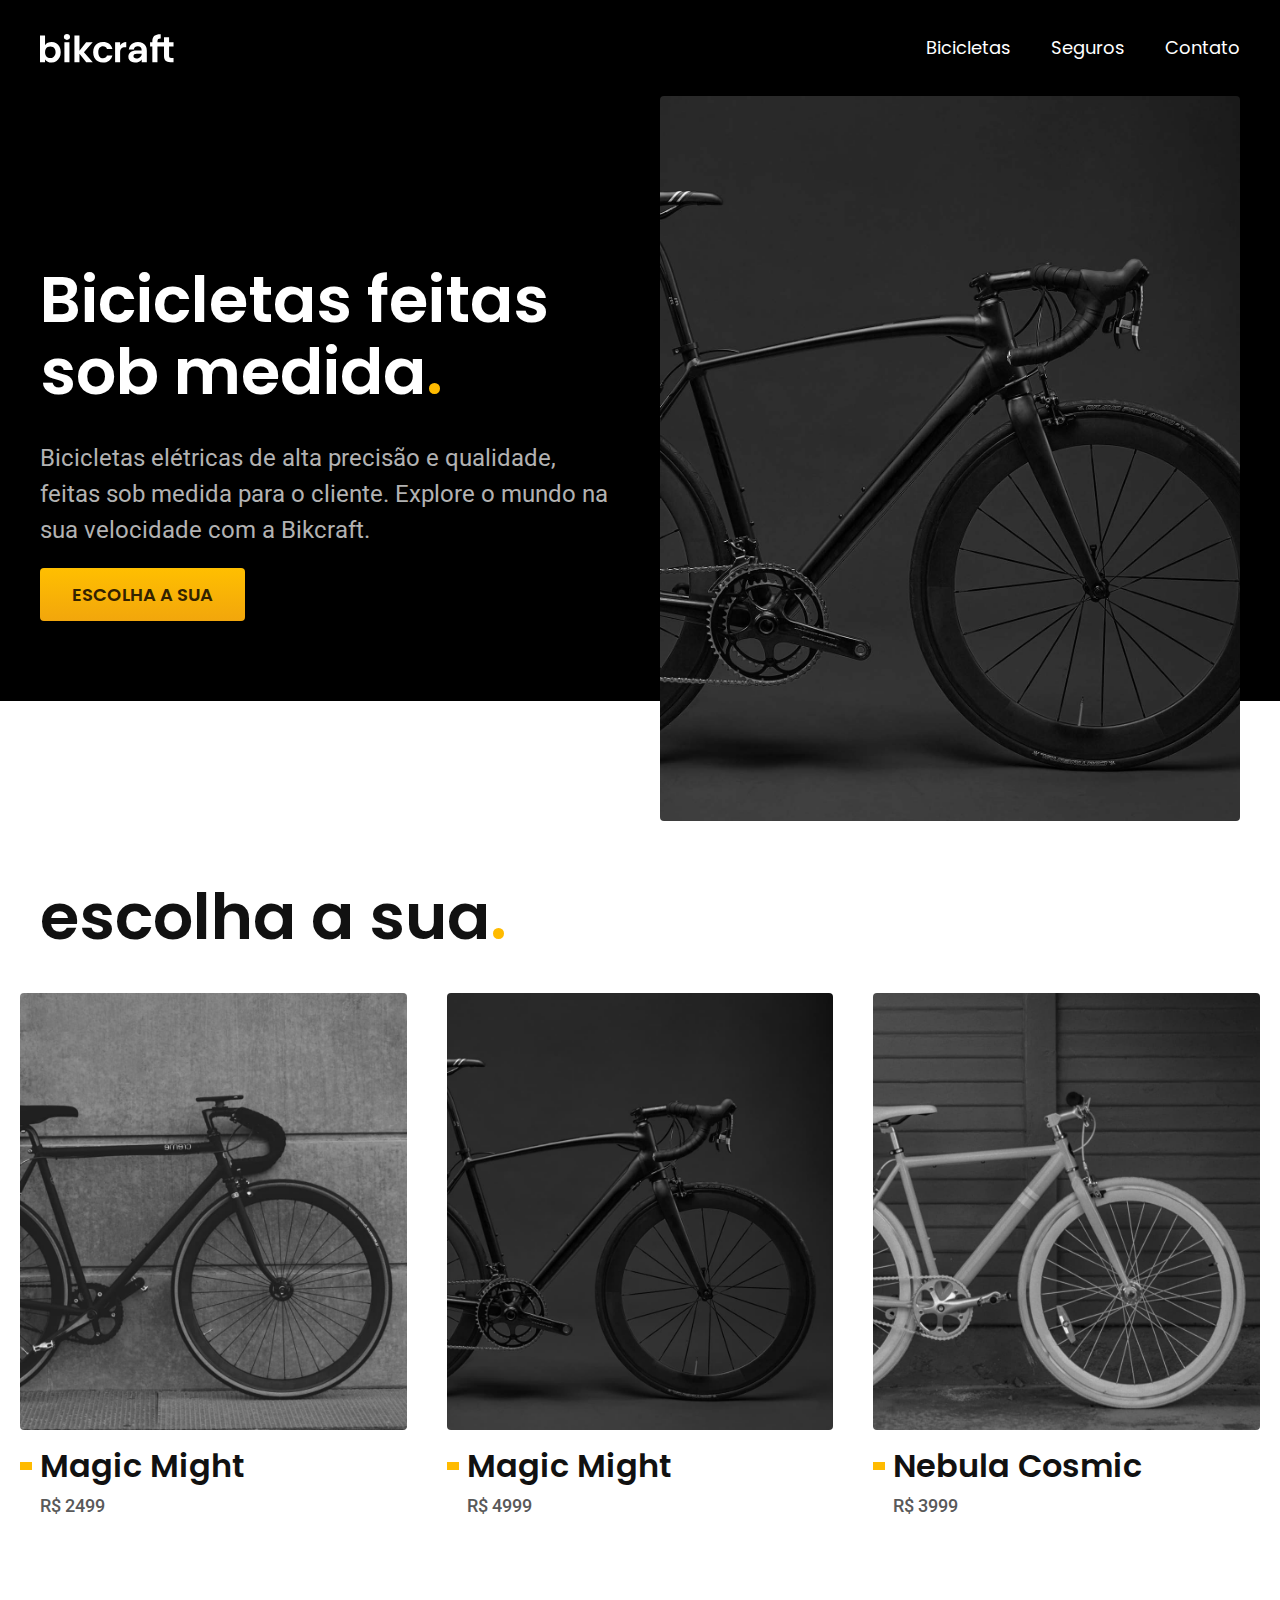
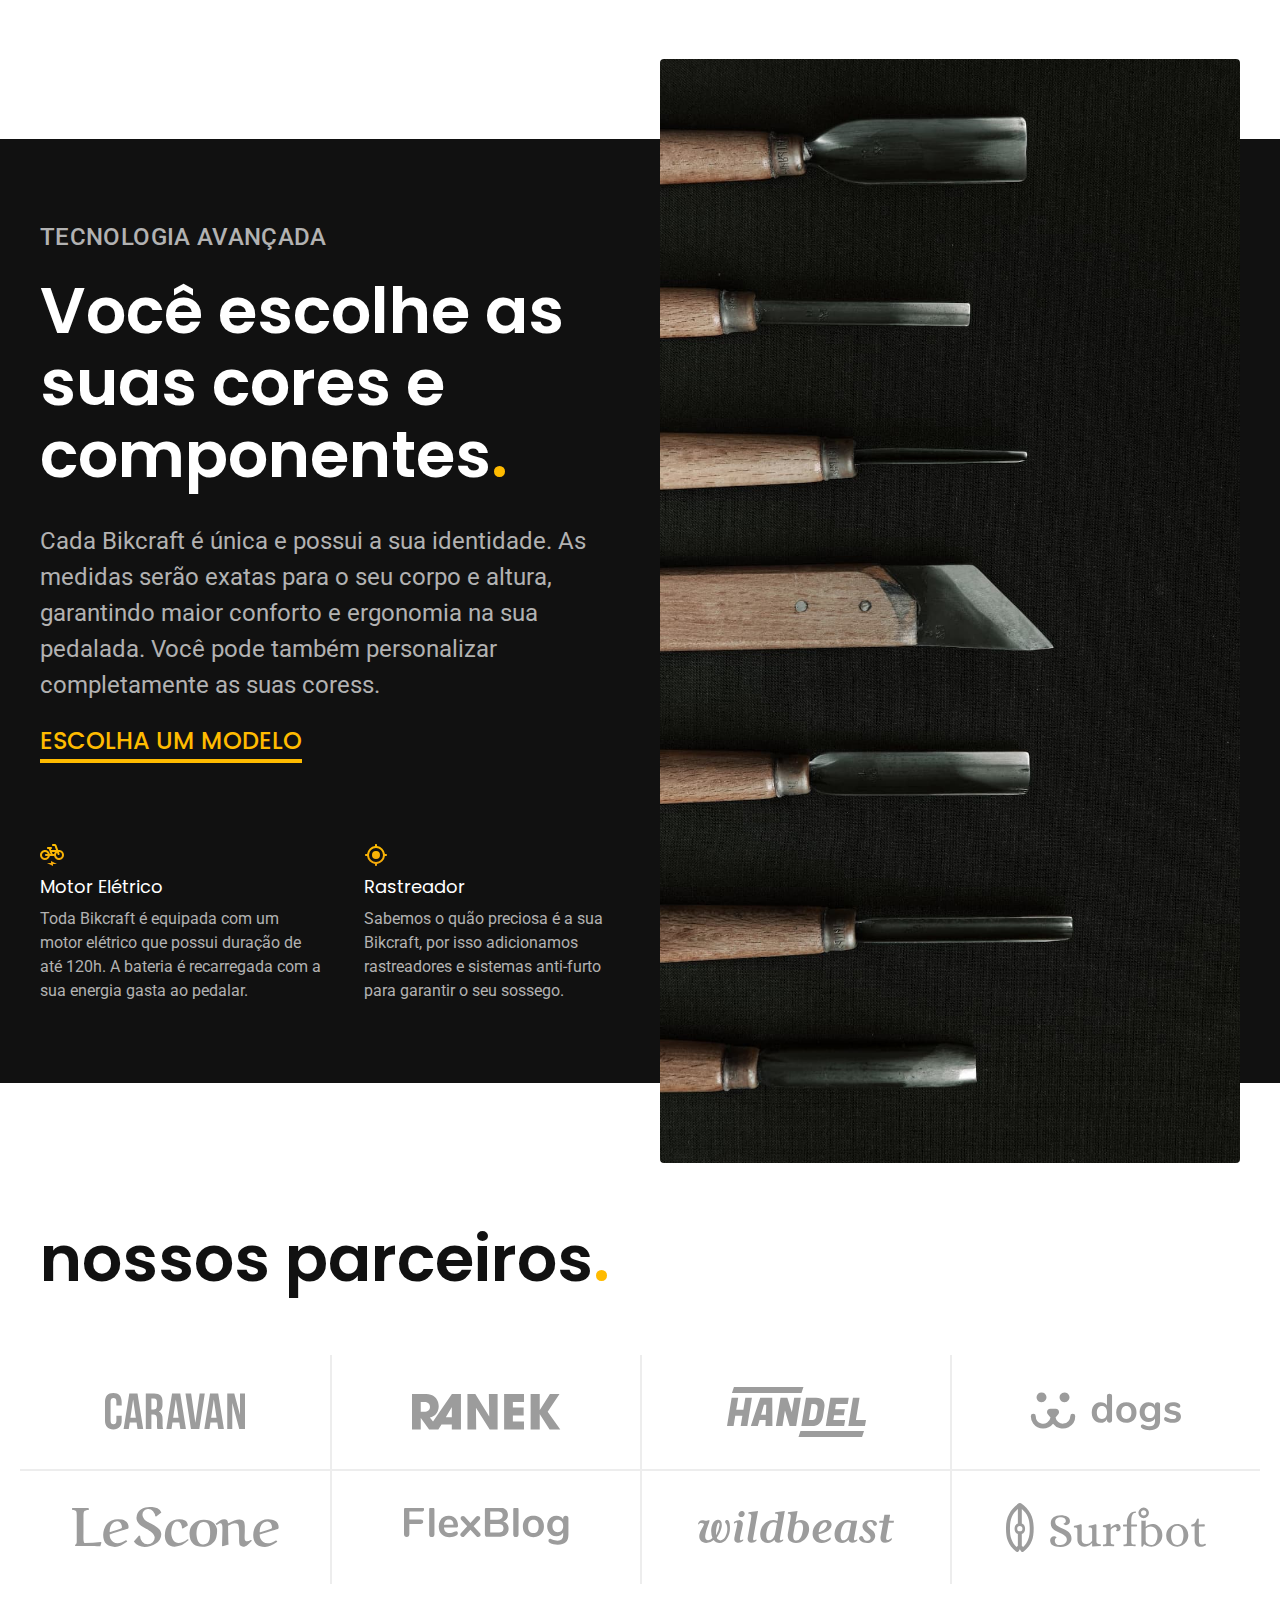
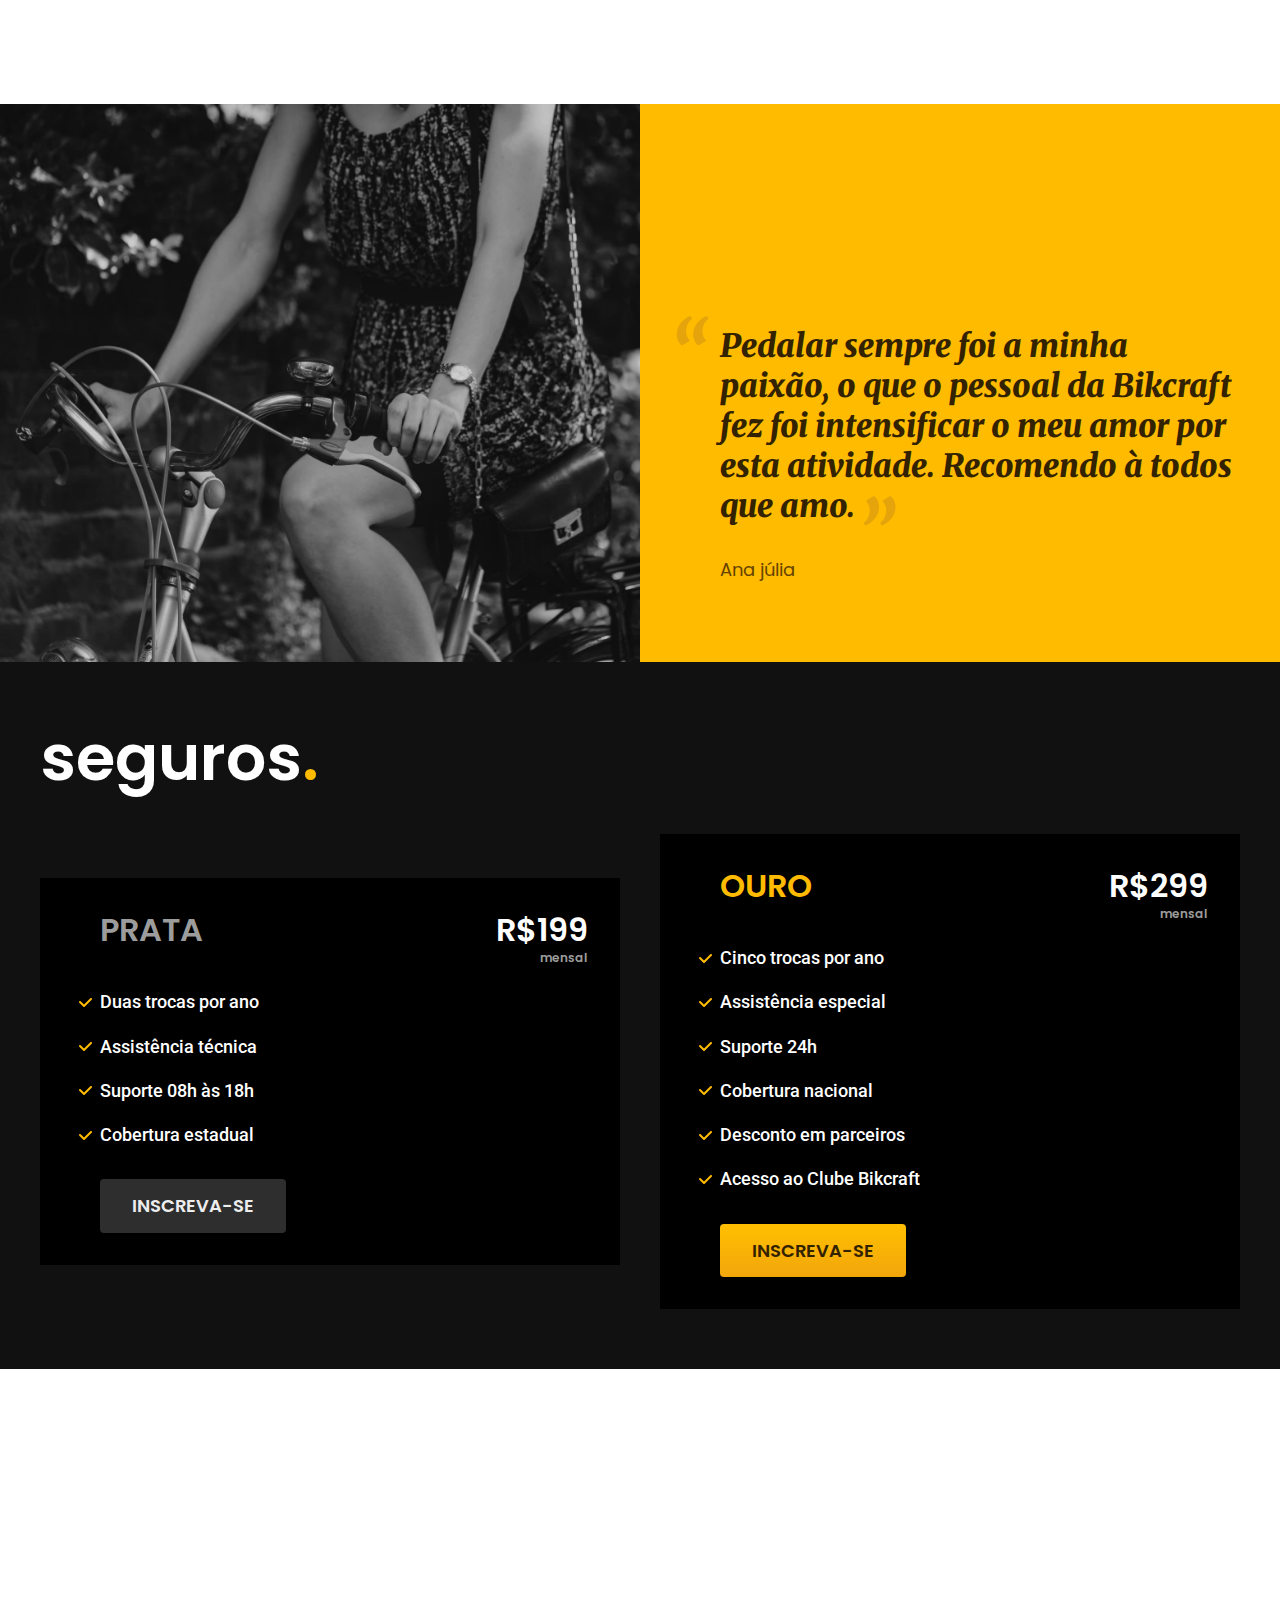
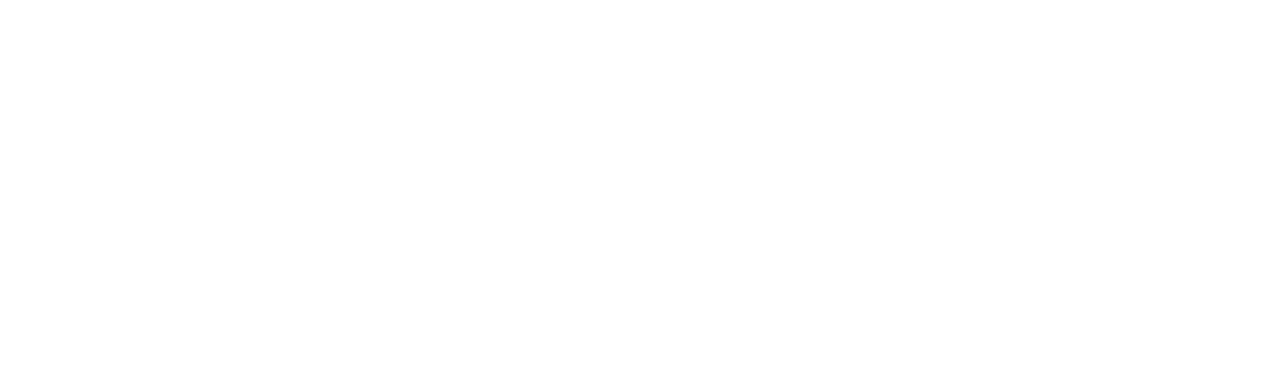
==== index.html @ e7e54f89 "seguros" ====
<!DOCTYPE html>
<html lang="pt-br">

<head>
  <meta charset="UTF-8">
  <meta http-equiv="X-UA-Compatible" content="IE=edge">
  <meta name="viewport" content="width=device-width, initial-scale=1.0">
  <title>Bikcraft - Bicicletas Elétricas</title>
  <meta name="description" content="Bicicletas elétricas de alta precisão e qualidade,  feitas sob medida para o cliente. Explore o mundo na sua velocidade com a Bikcraft.">
  <link rel="stylesheet" href="./CSS/style.css">
  <link rel="preconnect" href="https://fonts.googleapis.com">
  <link rel="preconnect" href="https://fonts.gstatic.com" crossorigin>
  <link href="https://fonts.googleapis.com/css2?family=Merriweather:ital,wght@1,900&family=Poppins:wght@400;600&family=Roboto:wght@400;500&display=swap" rel="stylesheet">
</head>

<body>
  <header class="header-bg">
    <div class="header container">
      <a href="./">
        <img src="./img/bikcraft.svg" alt="Bikcraft">
      </a>

      <nav aria-label="primaria">
        <ul class="header-menu font-1-m cor-0">
          <li><a href="./bicicletas.htmml">Bicicletas</a></li>
          <li><a href="./seguros.htmml">Seguros</a></li>
          <li><a href="./contato.htmml">Contato</a></li>
        </ul>
      </nav>
    </div>
  </header>

  <main class="introducao-bg">
    <div class="introducao container">
      <div class="introducao-conteudo">
        <h1 class="font-1-xxl cor-0">Bicicletas feitas sob medida<span class="cor-p1">.</span></h1>
        <p class="font-2-l cor-5">Bicicletas elétricas de alta precisão e qualidade, feitas sob medida para o cliente. Explore o mundo na sua velocidade com a Bikcraft.</p>
        <a class="botao" href="./bicicletas.html">Escolha a sua</a>
      </div>
      <div>
        <img src="./img/fotos/introducao.jpg" alt="Bicicleta eletrica preta">
      </div>
    </div>
  </main>

  <article class="bicicletas-lista">
    <h2 class="container font-1-xxl">escolha a sua<span class="cor-p1">.</span></h2>
    <ul>
      <li>
        <a href="./bicicletas/magic.html">
          <img src="./img/bicicletas/magic-home.jpg" alt="Bicicletas preta">
          <h3 class="font-1-xl">Magic Might</h3>
          <span class="font-2-m cor-8">R$ 2499</span>
        </a>
      </li>

      <li>
        <a href="./bicicletas/nimbus.html">
          <img src="./img/bicicletas/nimbus-home.jpg" alt="Bicicletas preta">
          <h3 class="font-1-xl">Magic Might</h3>
          <span class="font-2-m cor-8">R$ 4999</span>
        </a>
      </li>

      <li>
        <a href="./bicicletas/nebula.html">
          <img src="./img/bicicletas/nebula-home.jpg" alt="Bicicletas preta">
          <h3 class="font-1-xl">Nebula Cosmic</h3>
          <span class="font-2-m cor-8">R$ 3999</span>
        </a>
      </li>
    </ul>
  </article>

  <article class="tecnologia-bg">
    <div class="tecnologia container">
      <div class="tecnologia-conteudo">
        <span class="font-2-l-b cor-5">Tecnologia Avançada </span>
        <h2 class="font-1-xxl cor-0">Você escolhe as suas cores e componentes<span class="cor-p1">.</span></h2>
        <p class="font-2-l cor-5">Cada Bikcraft é única e possui a sua identidade. As medidas serão exatas para o seu corpo e altura, garantindo maior conforto e ergonomia na sua pedalada. Você pode também personalizar completamente as suas coress.</p>
        <a class="link" href="./bicicletas.html">Escolha um modelo</a>

        <div class="tecnologia-vantagens">
          <div>
            <img src="./img/icones/eletrica.svg" alt="">
            <h3 class="font-1-m cor-0">Motor Elétrico</h3>
            <p class="font-2-s cor-5">Toda Bikcraft é equipada com um motor elétrico que possui duração de até 120h. A bateria é recarregada com a sua energia gasta ao pedalar.</p>
          </div>
          <div>
            <img src="./img/icones/rastreador.svg" alt="">
            <h3 class="font-1-m cor-0">Rastreador</h3>
            <p class="font-2-s cor-5">Sabemos o quão preciosa é a sua Bikcraft, por isso adicionamos rastreadores e sistemas anti-furto para garantir o seu sossego.</p>
          </div>
        </div>
      </div>
      <div class="tecnologia-imagem">
        <img src="./img/fotos/tecnologia.jpg" alt="">
      </div>
    </div>
  </article>

  <section class="parceiros" aria-label="Nossos Parceiros">
    <h2 class="container font-1-xxl">nossos parceiros<span class="cor-p1">.</span></h2>

    <ul>
      <li><img src="./img/parceiros/caravan.svg" alt=""></li>
      <li><img src="./img/parceiros/ranek.svg" alt=""></li>
      <li><img src="./img/parceiros/handel.svg" alt=""></li>
      <li><img src="./img/parceiros/dogs.svg" alt=""></li>
      <li><img src="./img/parceiros/lescone.svg" alt=""></li>
      <li><img src="./img/parceiros/flexblog.svg" alt=""></li>
      <li><img src="./img/parceiros/wildbeast.svg" alt=""></li>
      <li><img src="./img/parceiros/surfbot.svg" alt=""></li>
    </ul>
  </section>

  <section class="depoimento" aria-label="depoimento">
    <div>
      <img src="./img/fotos/depoimento.jpg" alt="pessoa pedalando uma bicicleta bikcraft">
    </div>
    <div class="depoimento-conteudo">
      <blockquote class="font-1-xl cor-p5">
        <p>Pedalar sempre foi a minha paixão, o que o pessoal da Bikcraft fez foi intensificar o meu amor por esta atividade. Recomendo à todos que amo.</p>
      </blockquote>
      <span class="font-1-m cor-p4">Ana júlia</span>
    </div>
  </section>

  <article class="seguros-bg">
    <div class="seguros container">
      <h2 class="font-1-xxl cor-0">seguros<span class="cor-p1">.</span></h2>
      <div class="seguros-item">
        <h3 class="font-1-xl cor-6">PRATA</h3>
        <span class="font-1-xl cor-0">R$199 <span class="font-1-xs cor-6">mensal</span></span>
        <ul class="font-2-m cor-0">
          <li>Duas trocas por ano</li>
          <li>Assistência técnica</li>
          <li>Suporte 08h às 18h</li>
          <li>Cobertura estadual</li>
        </ul>
        <a class="botao secundario" href="./orcamento.html">Inscreva-se</a>
      </div>

      <div class="seguros-item">
        <h3 class="font-1-xl cor-p1">OURO</h3>
        <span class="font-1-xl cor-0">R$299 <span class="font-1-xs cor-6">mensal</span></span>
        <ul class="font-2-m cor-0">
          <li>Cinco trocas por ano</li>
          <li>Assistência especial</li>
          <li>Suporte 24h</li>
          <li>Cobertura nacional</li>
          <li>Desconto em parceiros</li>
          <li>Acesso ao Clube Bikcraft</li>
        </ul>
        <a class="botao" href="./orcamento.html">Inscreva-se</a>
      </div>
    </div>

  </article>
</body>

</html>
---- CSS/style.css ----
@import "./global/global.css";
@import "./utilidades/tipografia.css";
@import "./utilidades/cores.css";
@import "./global/header.css";

/* Utilidades*/
@import "./utilidades/componentes.css";

/* Home*/
@import "./home/introducao.css";
@import "./home/tecnologia.css";
@import "./home/parceiros.css";
@import "./home/depoimento.css";

/* Bicicletas*/
@import "./bicicletas/bicicletas-lista.css";

/* Seguros*/
@import "./home/seguros.css";
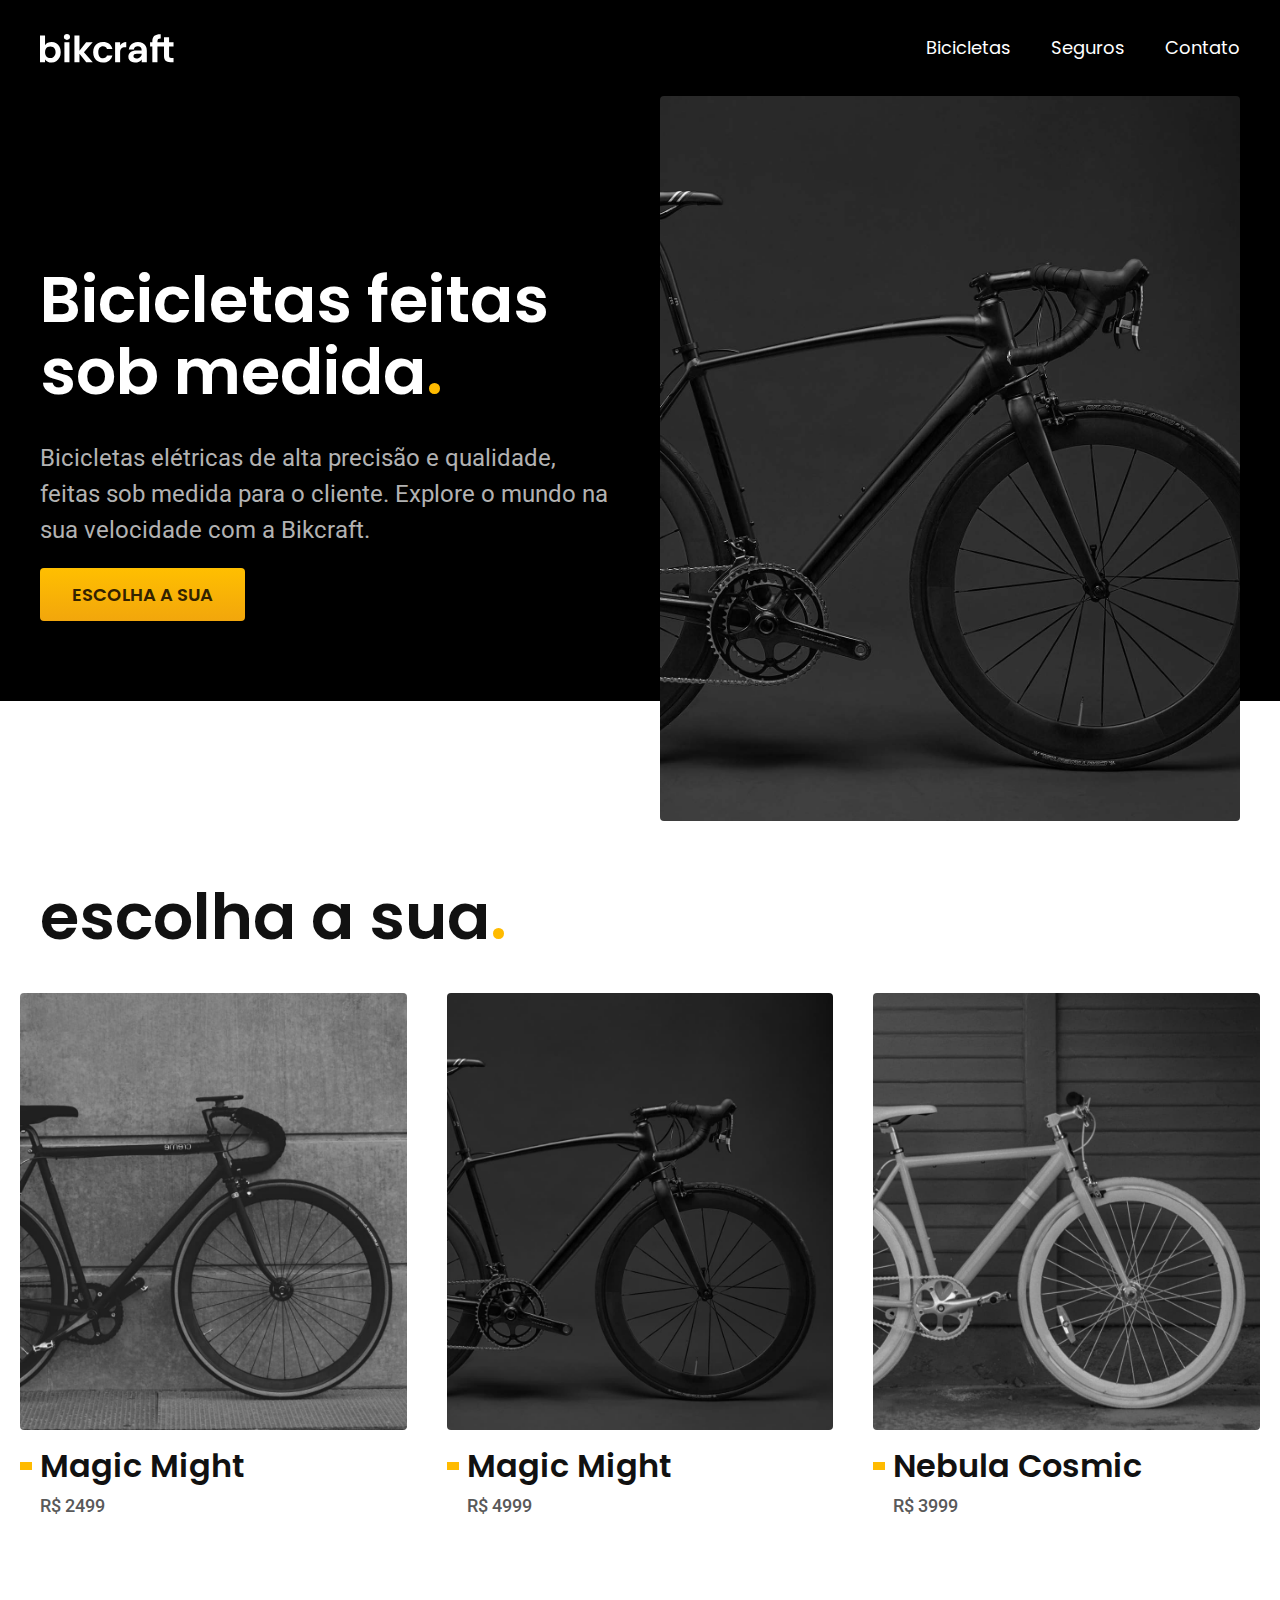
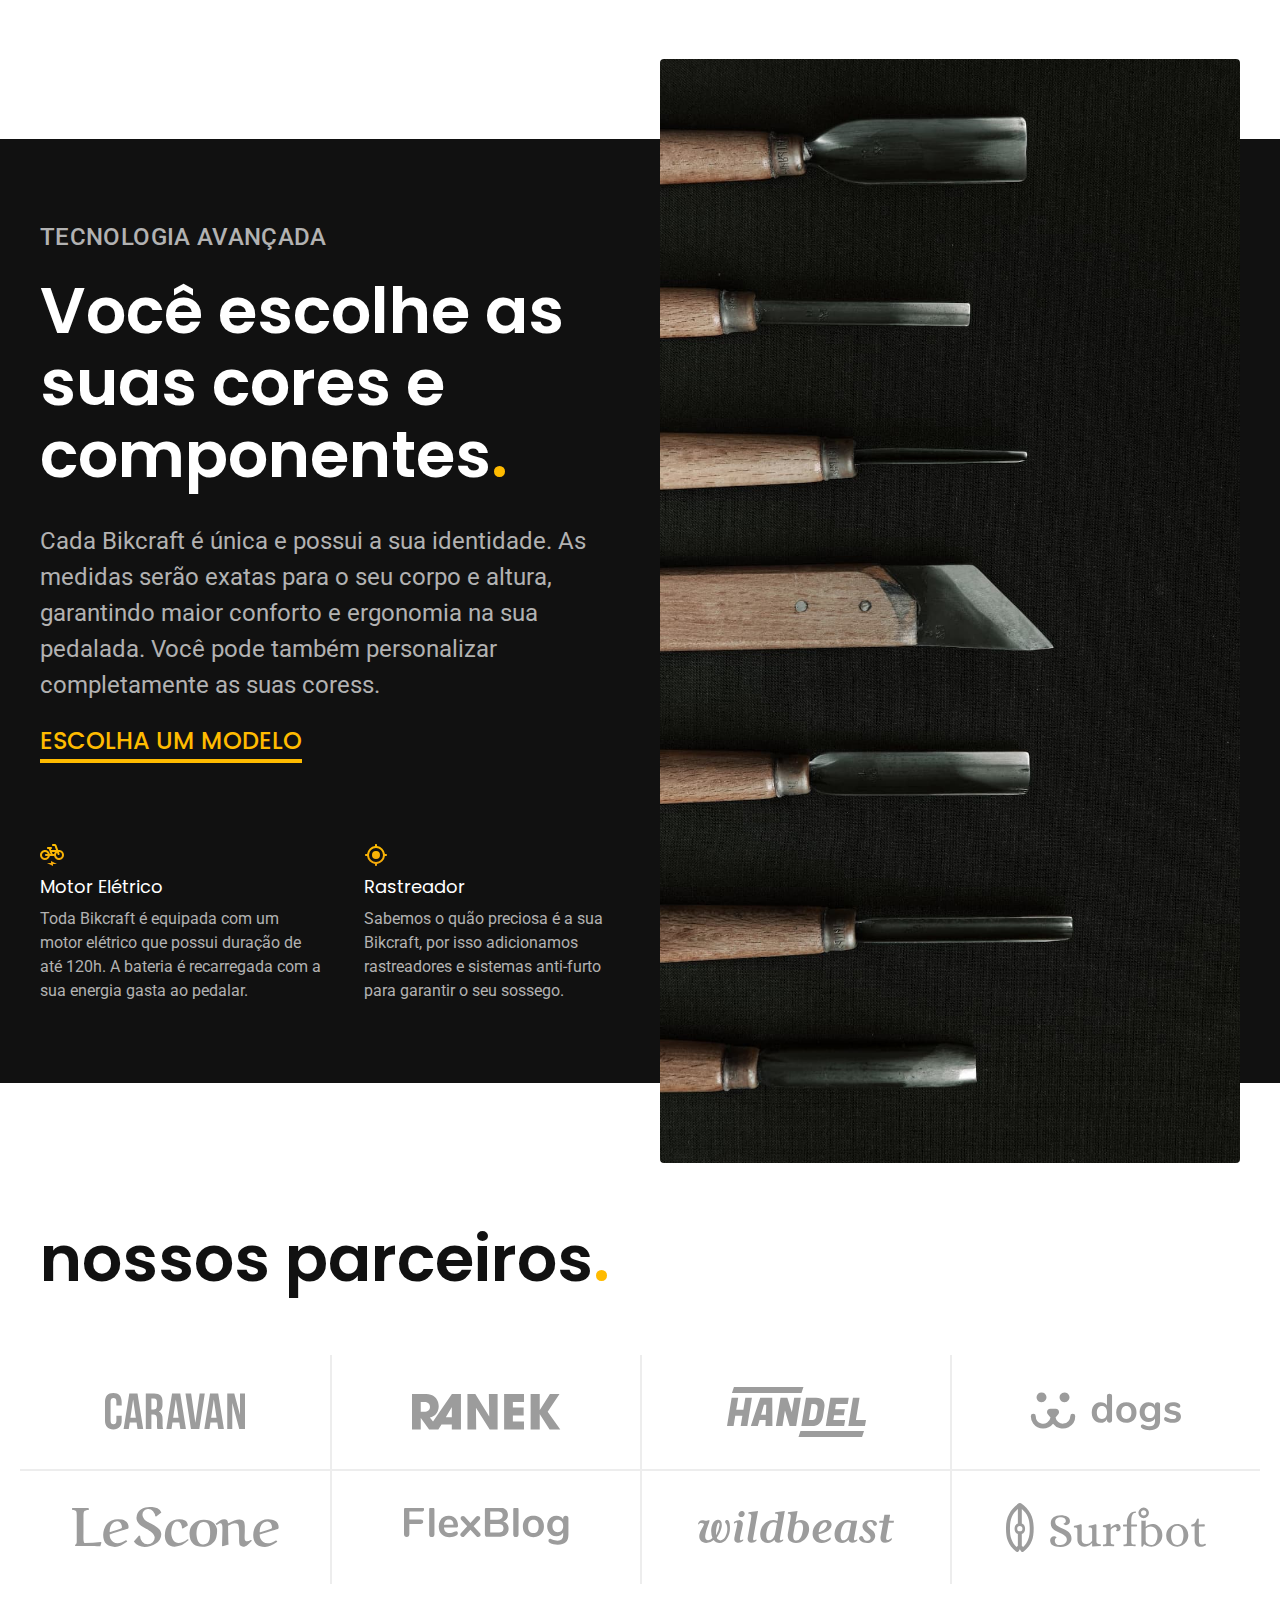
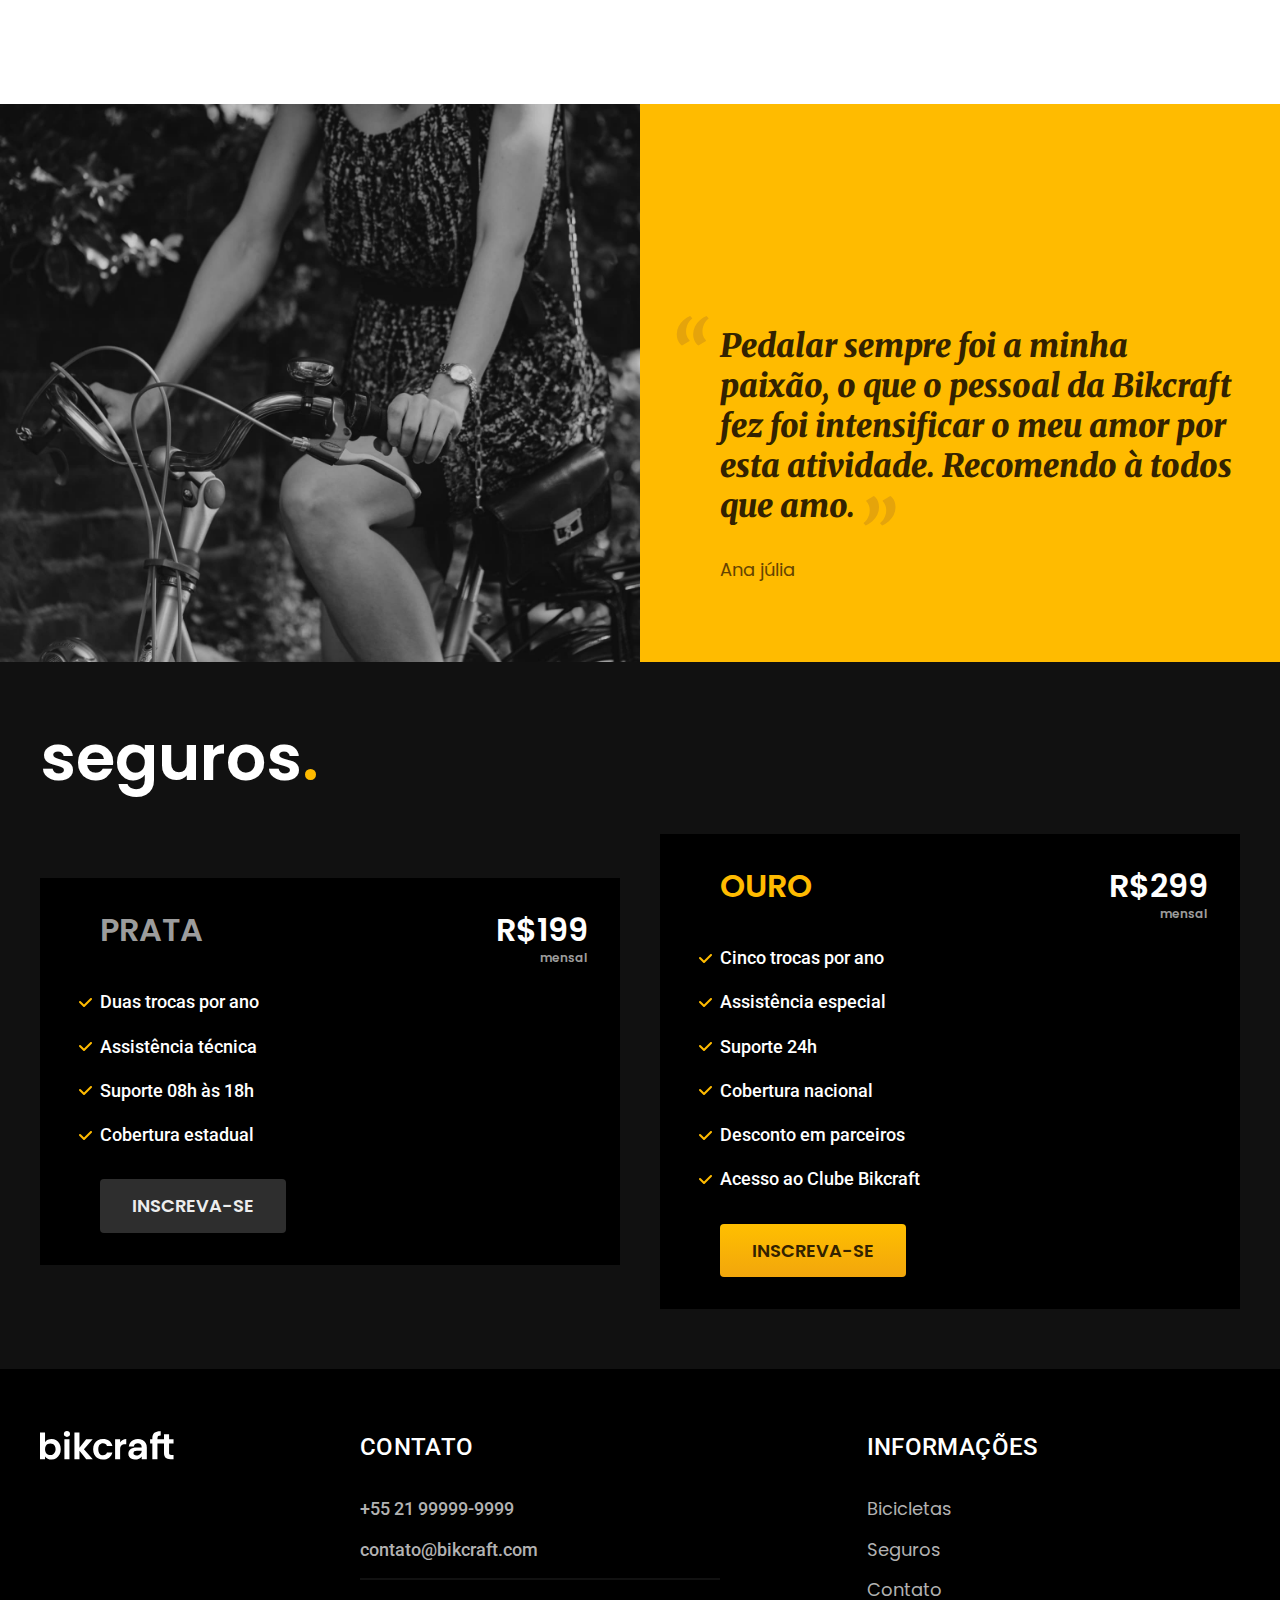
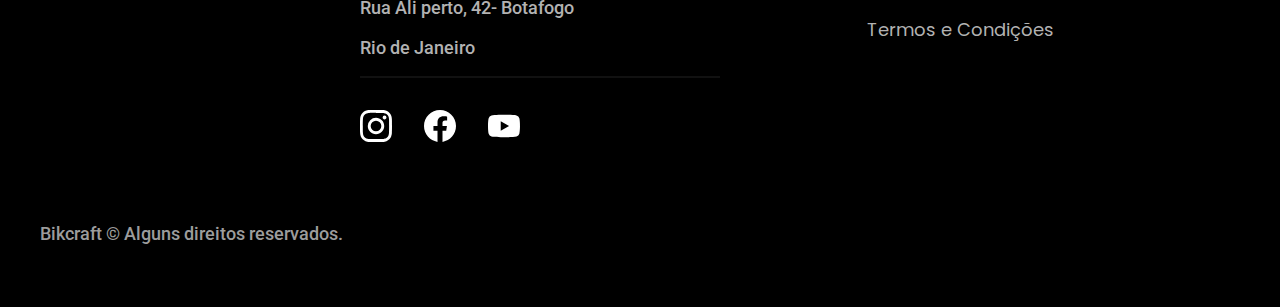
==== commit 6a5ebb04: "footer" ====
--- a/index.html
+++ b/index.html
@@ -22,9 +22,9 @@
 
       <nav aria-label="primaria">
         <ul class="header-menu font-1-m cor-0">
-          <li><a href="./bicicletas.htmml">Bicicletas</a></li>
-          <li><a href="./seguros.htmml">Seguros</a></li>
-          <li><a href="./contato.htmml">Contato</a></li>
+          <li><a href="./bicicletas.html">Bicicletas</a></li>
+          <li><a href="./seguros.html">Seguros</a></li>
+          <li><a href="./contato.html">Contato</a></li>
         </ul>
       </nav>
     </div>
@@ -157,6 +157,46 @@
     </div>
 
   </article>
+
+  <footer class="footer-bg">
+    <div class="footer container">
+      <img src="./img/bikcraft.svg" alt="bikcraft">
+
+      <div class="footer-contato">
+        <h3 class="font-2-l-b cor-0">Contato</h3>
+        <ul class="font-2-m cor-5">
+          <li><a href="tel:+5521999999999">+55 21 99999-9999</a></li>
+          <li><a href="mailto:contato@bikcraft.com">contato@bikcraft.com</a></li>
+          <li>Rua Ali perto, 42- Botafogo</li>
+          <li>Rio de Janeiro</li>
+        </ul>
+        <div class="footer-redes">
+          <a href="./">
+            <img src="./img/redes/instagram.svg" alt="">
+          </a>
+          <a href="./">
+            <img src="./img/redes/facebook.svg" alt="">
+          </a>
+          <a href="./">
+            <img src="./img/redes/youtube.svg" alt="">
+          </a>
+        </div>
+      </div>
+      <div class="footer-informacoes">
+        <h3 class="font-2-l-b cor-0"> Informações</h3>
+        <nav>
+          <ul class="font-1-m cor-5">
+            <li><a href="./bicicletas.html">Bicicletas</a></li>
+            <li><a href="./seguros.html">Seguros</a></li>
+            <li><a href="./contato.html">Contato</a></li>
+            <li><a href="./termos.html">Termos e Condições</a></li>
+          </ul>
+        </nav>
+      </div>
+      <p class="footer-copy  font-2-m cor-6">Bikcraft © Alguns direitos reservados.</p>
+    </div>
+
+  </footer>
 </body>
 
 </html>--- a/CSS/style.css
+++ b/CSS/style.css
@@ -1,7 +1,9 @@
 @import "./global/global.css";
 @import "./utilidades/tipografia.css";
 @import "./utilidades/cores.css";
+
 @import "./global/header.css";
+@import "./global/footer.css";
 
 /* Utilidades*/
 @import "./utilidades/componentes.css";
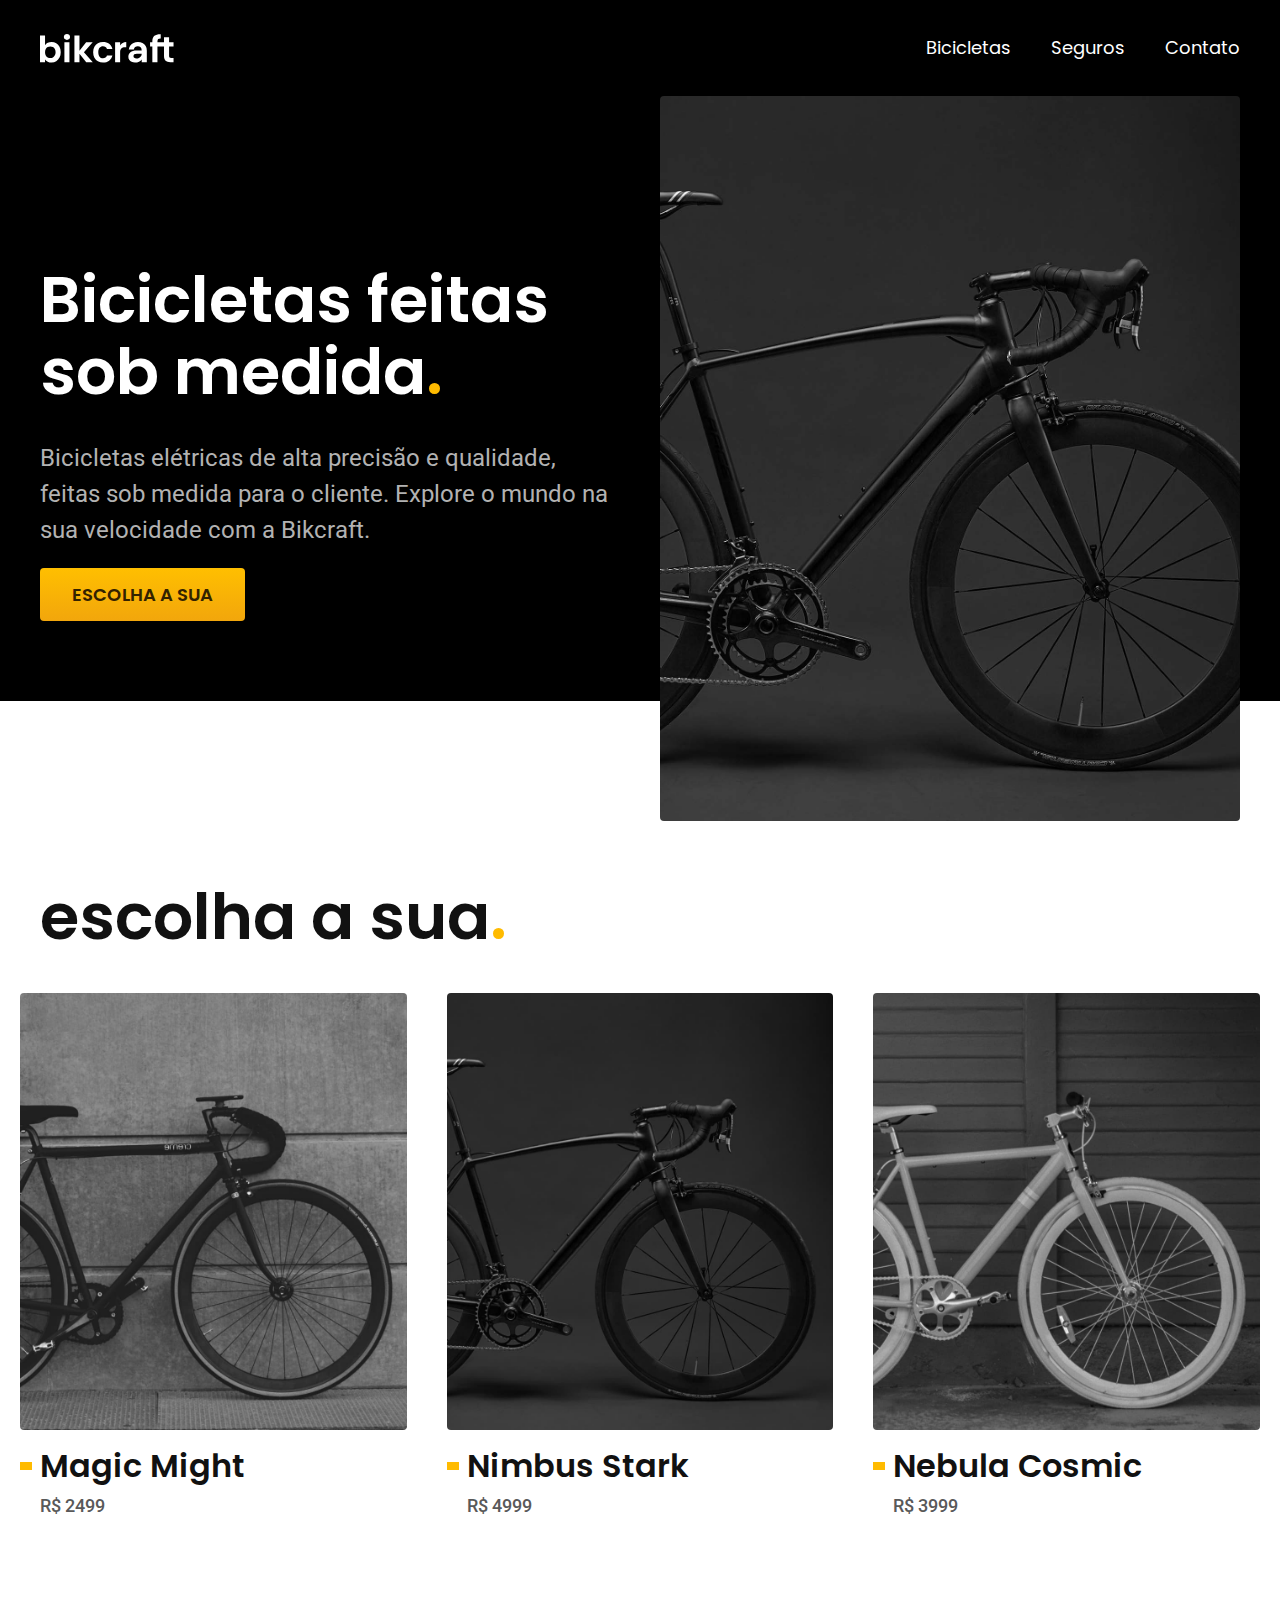
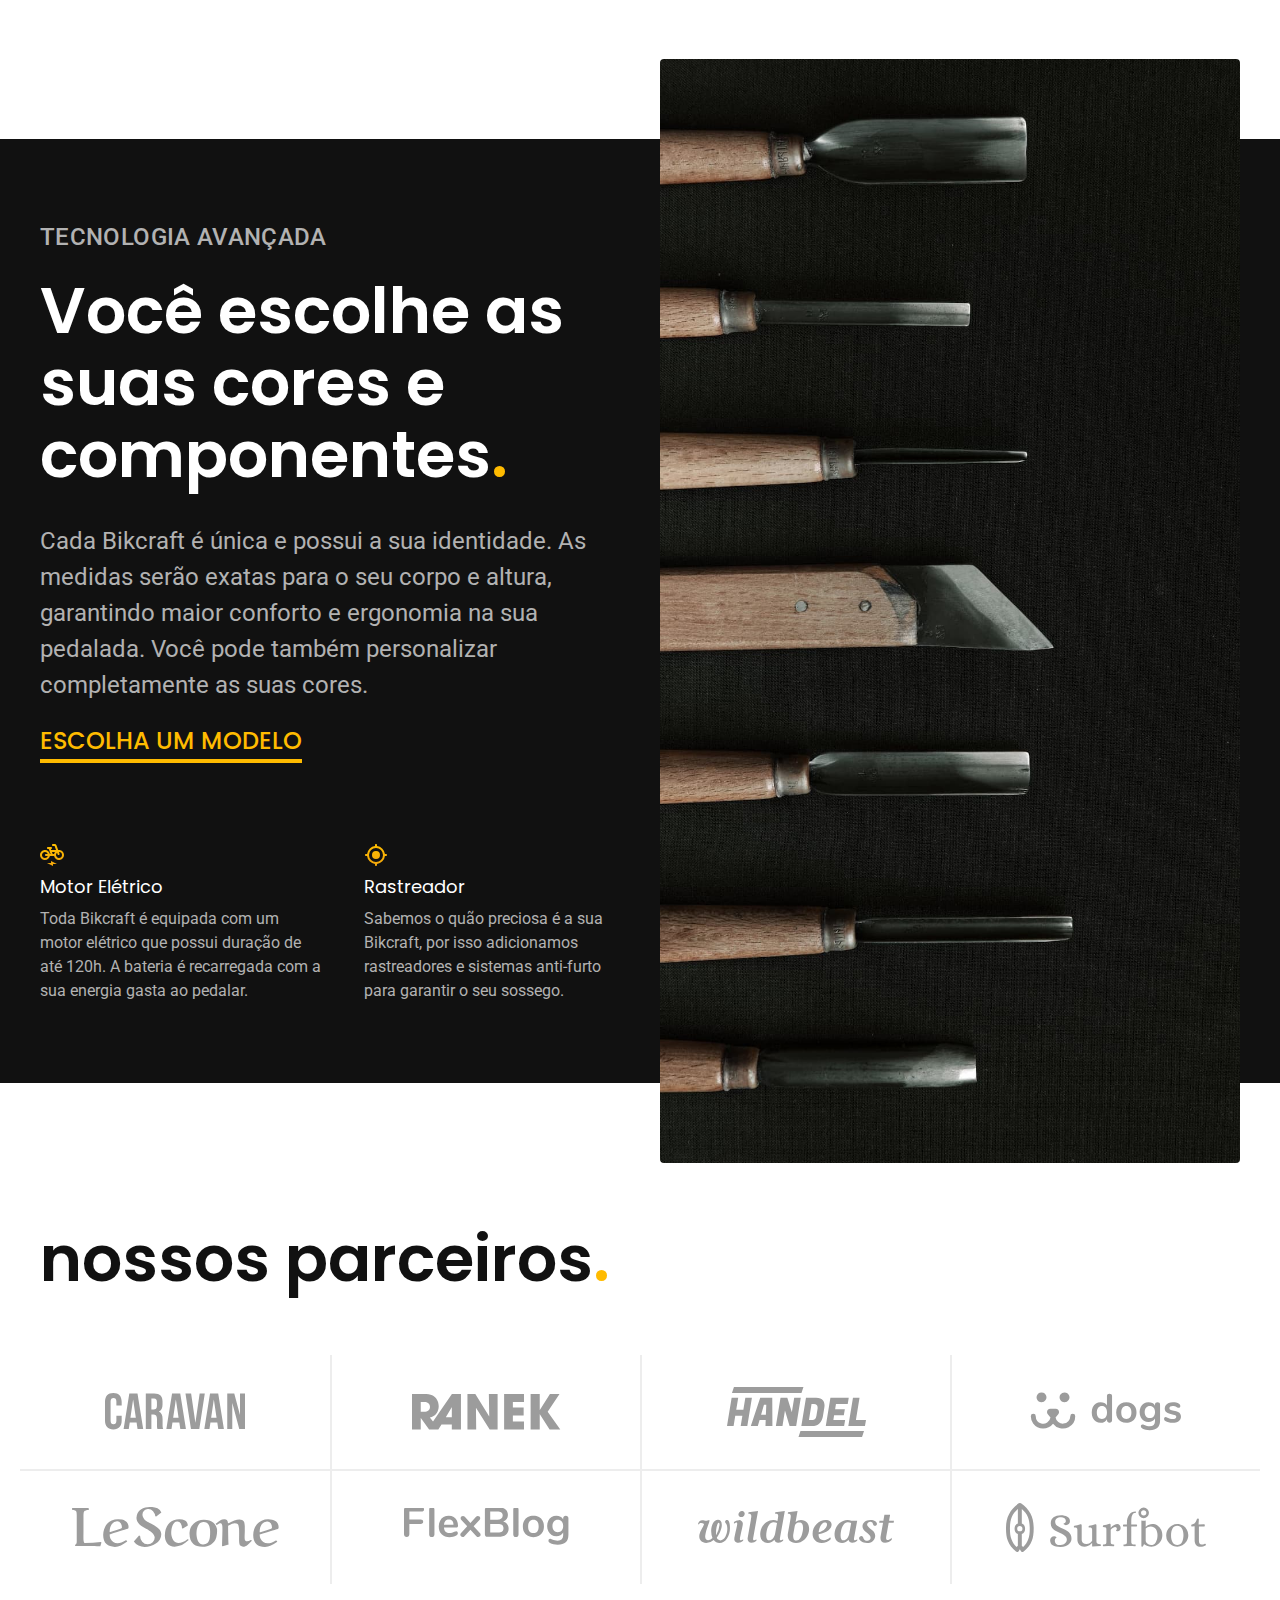
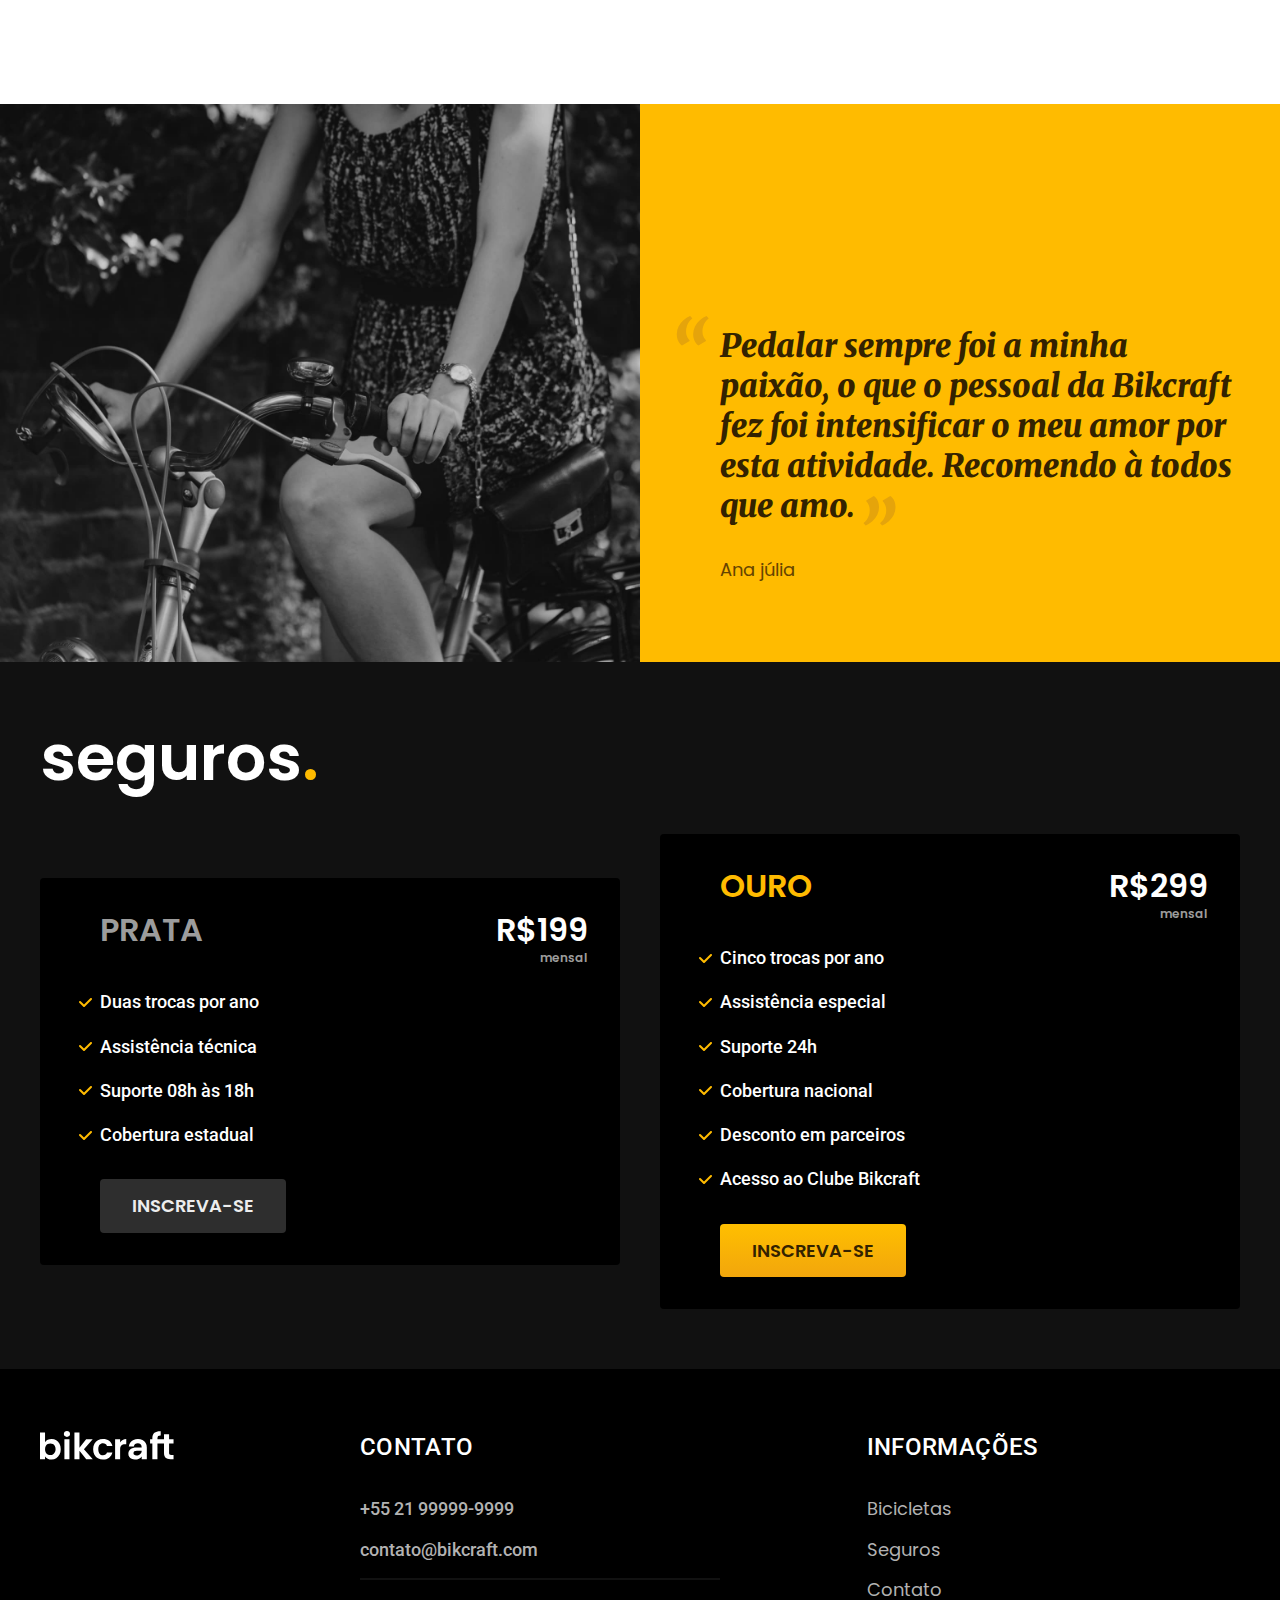
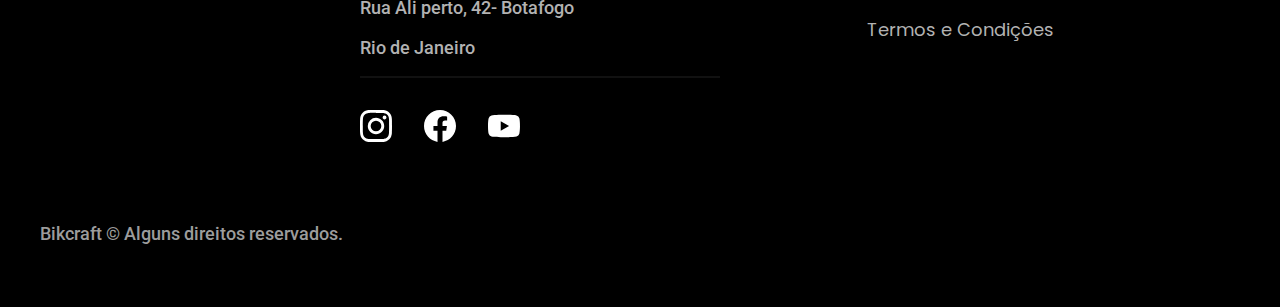
==== commit aae98c88: "bicicleta seguro" ====
--- a/index.html
+++ b/index.html
@@ -57,14 +57,14 @@
       <li>
         <a href="./bicicletas/nimbus.html">
           <img src="./img/bicicletas/nimbus-home.jpg" alt="Bicicletas preta">
-          <h3 class="font-1-xl">Magic Might</h3>
+          <h3 class="font-1-xl">Nimbus Stark</h3>
           <span class="font-2-m cor-8">R$ 4999</span>
         </a>
       </li>
 
       <li>
         <a href="./bicicletas/nebula.html">
-          <img src="./img/bicicletas/nebula-home.jpg" alt="Bicicletas preta">
+          <img src="./img/bicicletas/nebula-home.jpg" alt="Bicicletas branca">
           <h3 class="font-1-xl">Nebula Cosmic</h3>
           <span class="font-2-m cor-8">R$ 3999</span>
         </a>
@@ -77,7 +77,7 @@
       <div class="tecnologia-conteudo">
         <span class="font-2-l-b cor-5">Tecnologia Avançada </span>
         <h2 class="font-1-xxl cor-0">Você escolhe as suas cores e componentes<span class="cor-p1">.</span></h2>
-        <p class="font-2-l cor-5">Cada Bikcraft é única e possui a sua identidade. As medidas serão exatas para o seu corpo e altura, garantindo maior conforto e ergonomia na sua pedalada. Você pode também personalizar completamente as suas coress.</p>
+        <p class="font-2-l cor-5">Cada Bikcraft é única e possui a sua identidade. As medidas serão exatas para o seu corpo e altura, garantindo maior conforto e ergonomia na sua pedalada. Você pode também personalizar completamente as suas cores.</p>
         <a class="link" href="./bicicletas.html">Escolha um modelo</a>
 
         <div class="tecnologia-vantagens">
--- a/CSS/style.css
+++ b/CSS/style.css
@@ -16,6 +16,16 @@
 
 /* Bicicletas*/
 @import "./bicicletas/bicicletas-lista.css";
+@import "./bicicletas/bicicletas.css";
+
+/* Bicicleta*/
+@import "./bicicleta/bicicleta.css";
+@import "./bicicleta/seguro.css";
 
 /* Seguros*/
-@import "./home/seguros.css";
+@import "./seguros/seguros.css";
+@import "./seguros/vantagens.css";
+@import "./seguros/perguntas.css";
+
+/* Termos*/
+@import "./termos/termos.css";
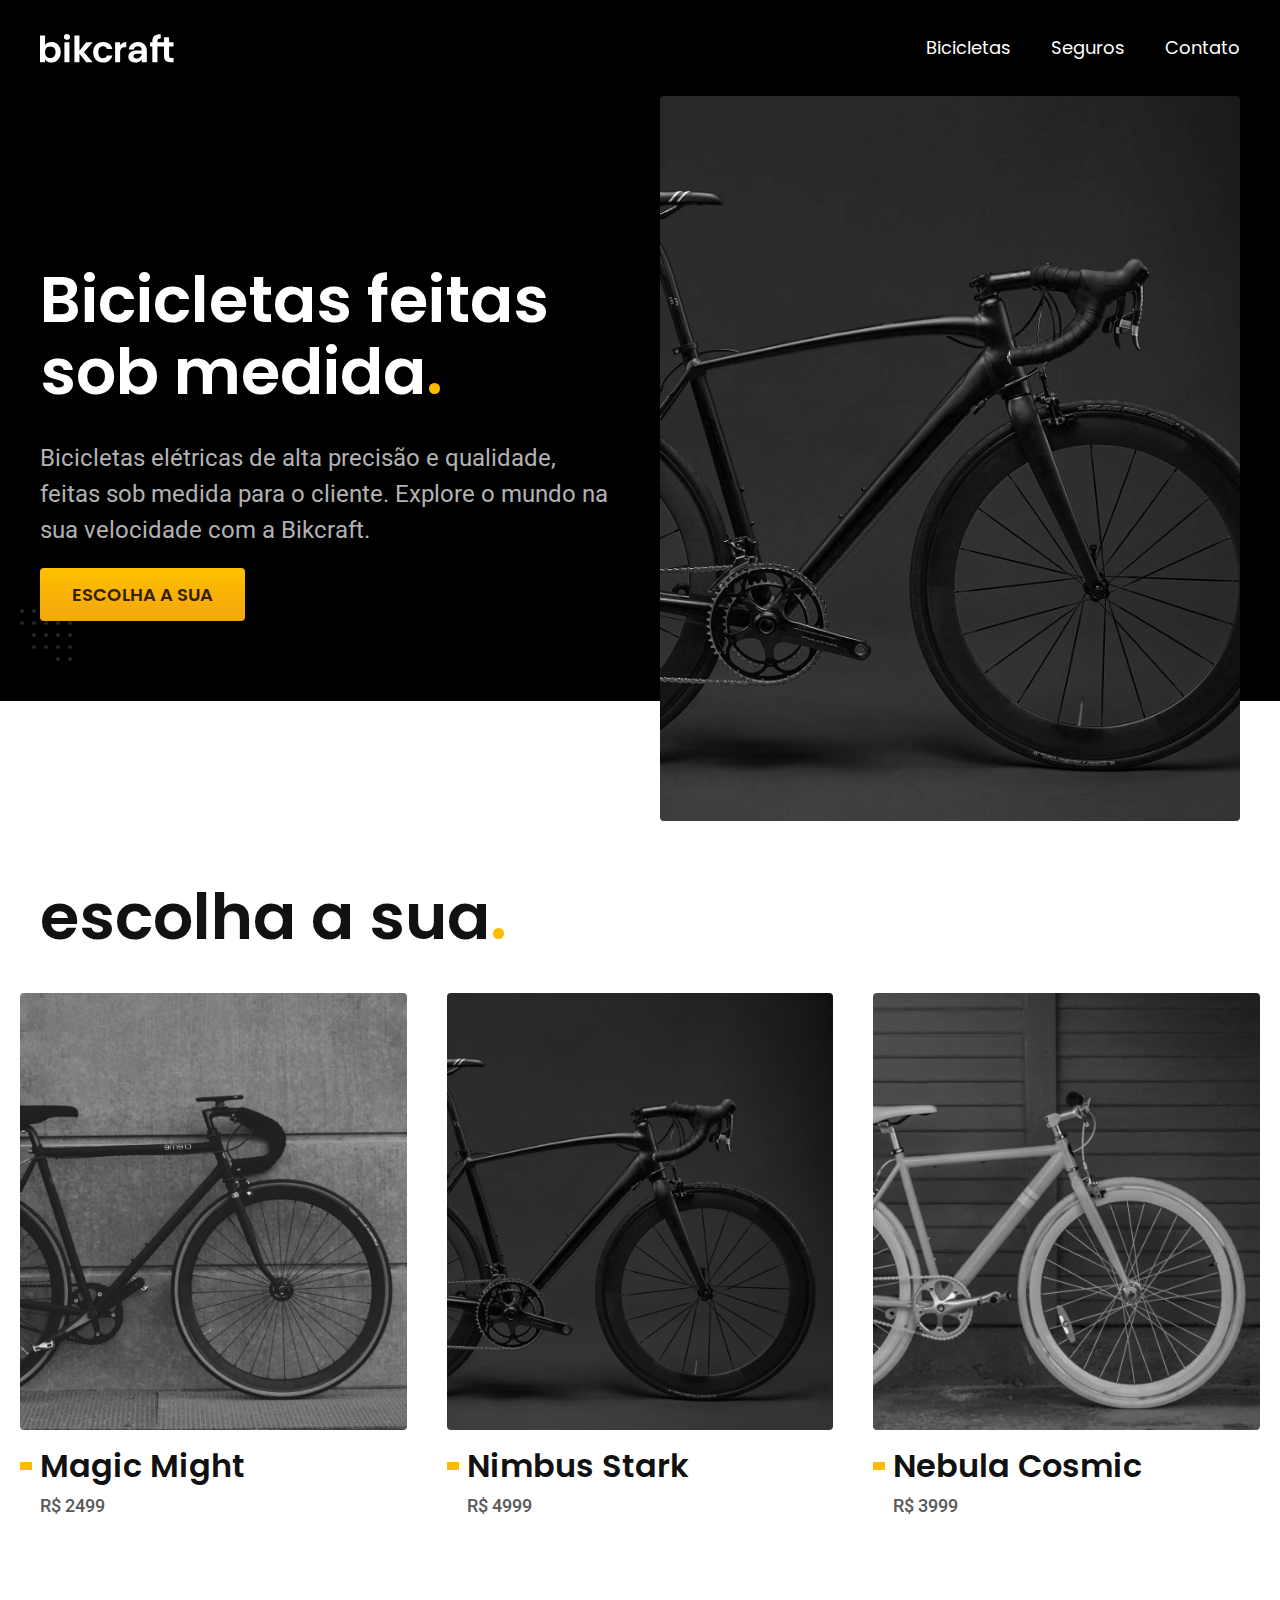
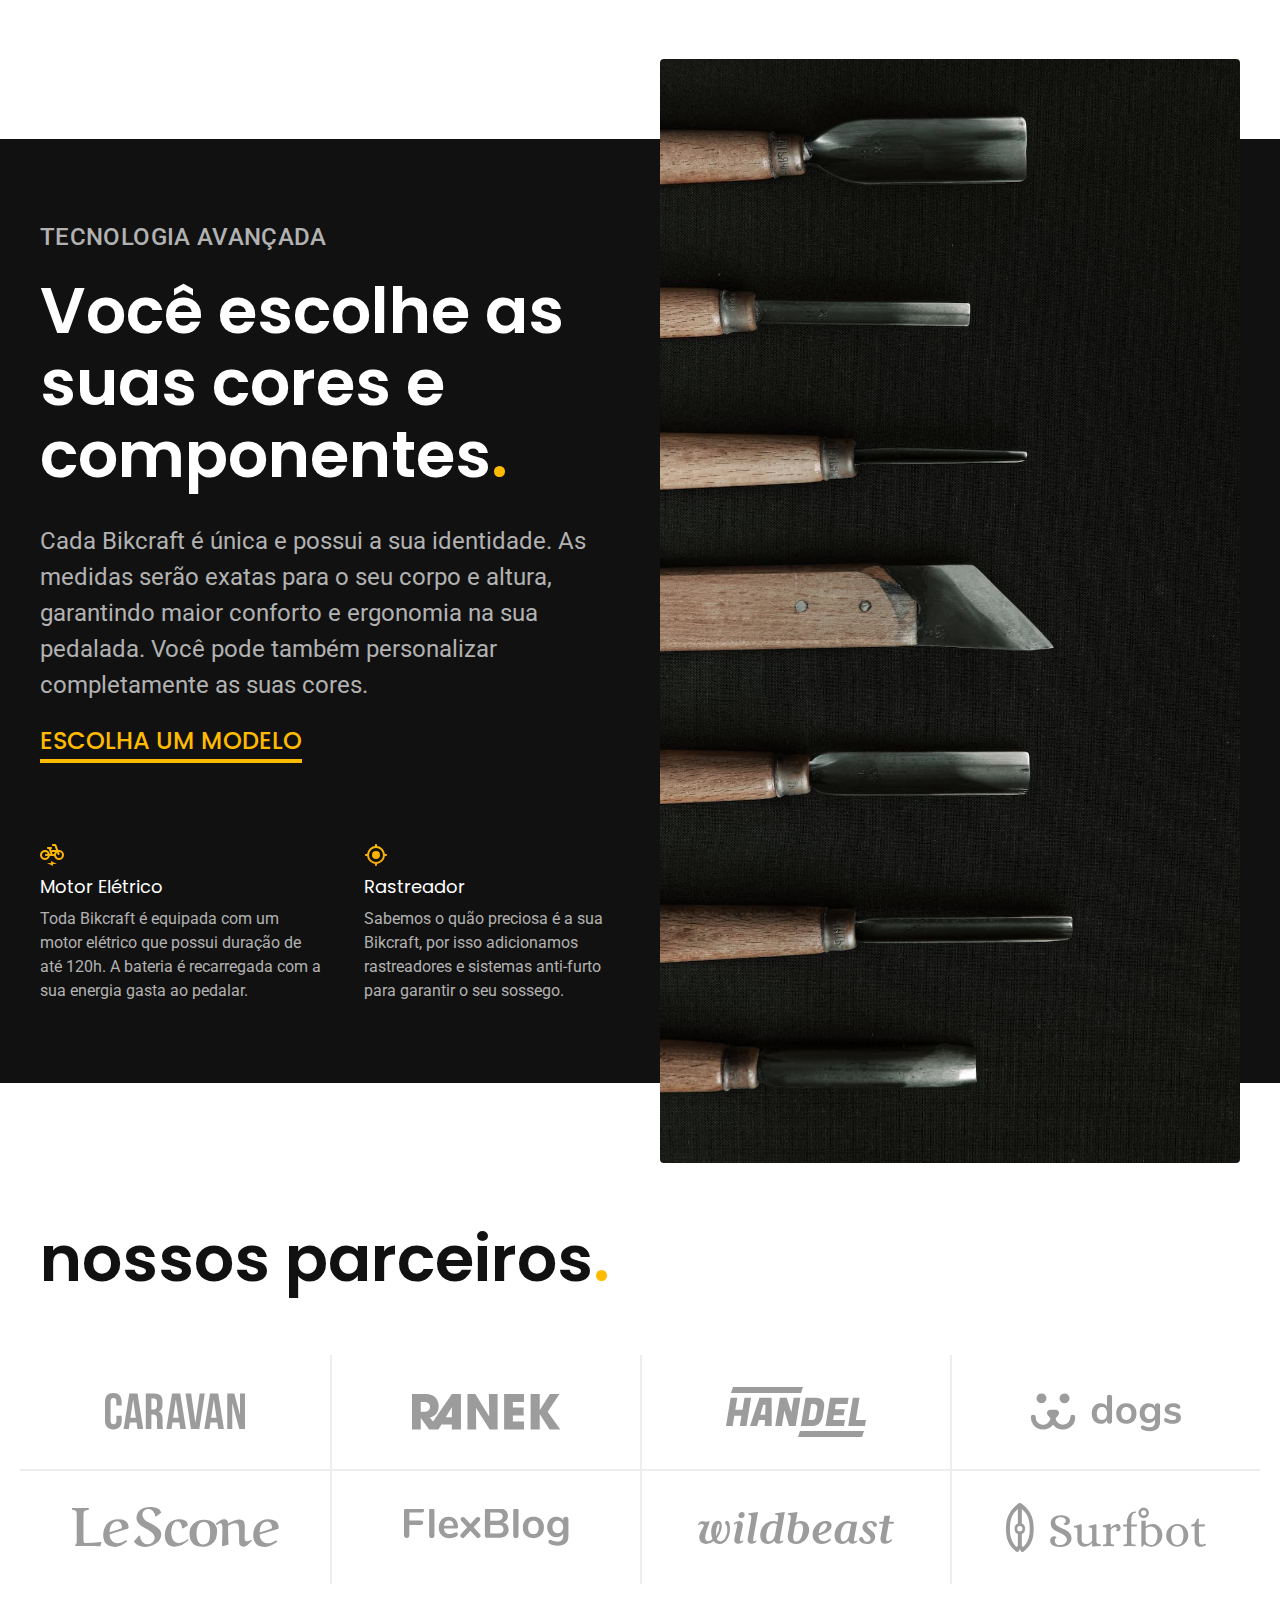
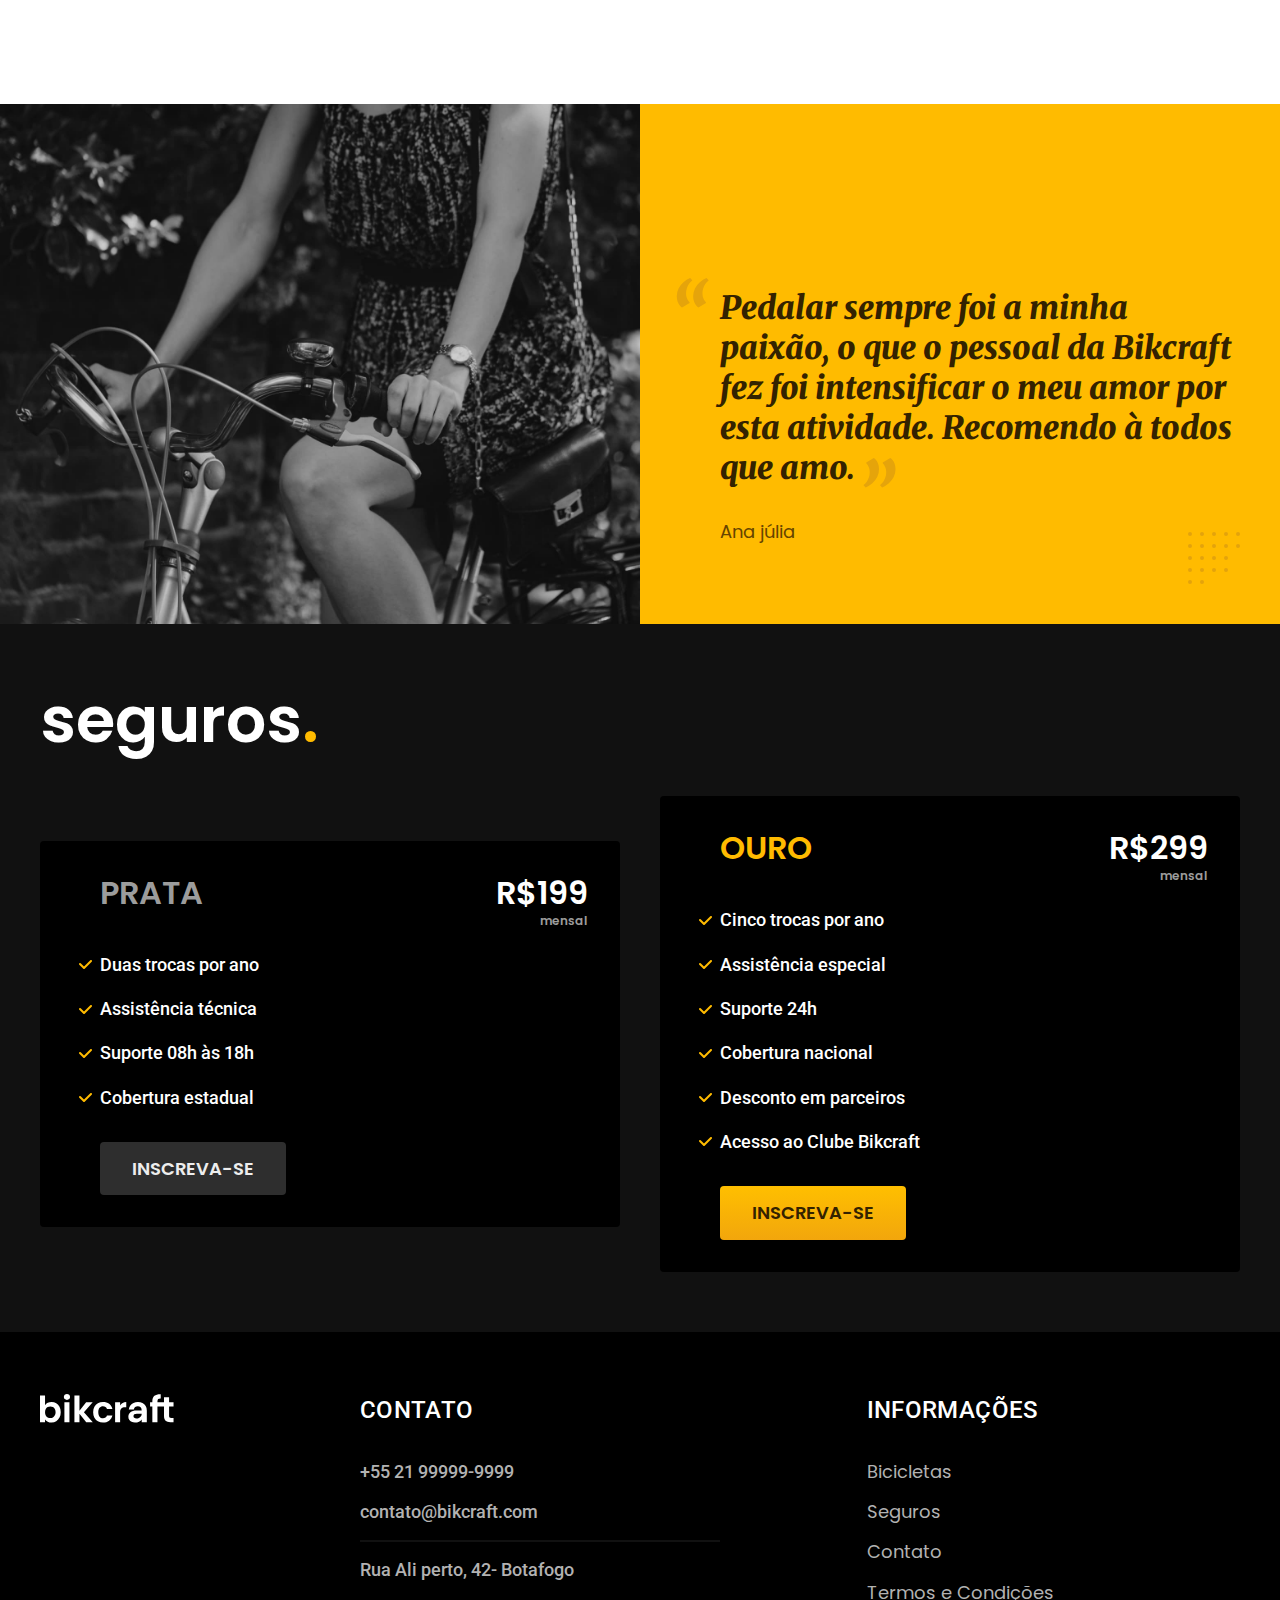
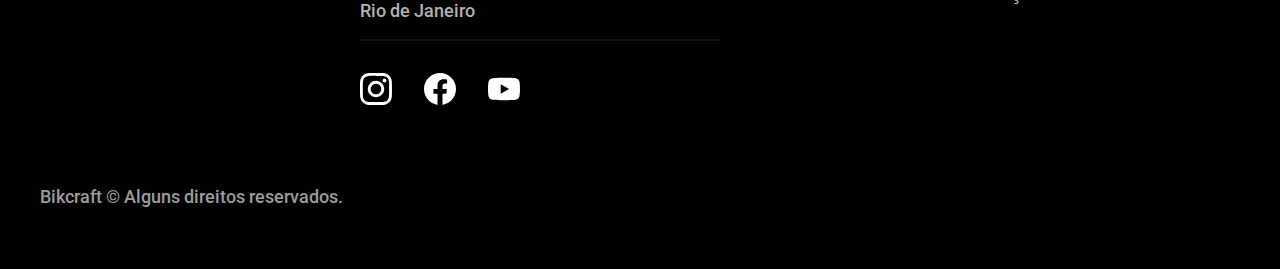
==== commit e8f7bd2d: "otimizações" ====
--- a/index.html
+++ b/index.html
@@ -7,7 +7,9 @@
   <meta name="viewport" content="width=device-width, initial-scale=1.0">
   <title>Bikcraft - Bicicletas Elétricas</title>
   <meta name="description" content="Bicicletas elétricas de alta precisão e qualidade,  feitas sob medida para o cliente. Explore o mundo na sua velocidade com a Bikcraft.">
+  <link rel="preload" href="./CSS/style.css" as="style">
   <link rel="stylesheet" href="./CSS/style.css">
+
   <link rel="preconnect" href="https://fonts.googleapis.com">
   <link rel="preconnect" href="https://fonts.gstatic.com" crossorigin>
   <link href="https://fonts.googleapis.com/css2?family=Merriweather:ital,wght@1,900&family=Poppins:wght@400;600&family=Roboto:wght@400;500&display=swap" rel="stylesheet">
@@ -17,7 +19,7 @@
   <header class="header-bg">
     <div class="header container">
       <a href="./">
-        <img src="./img/bikcraft.svg" alt="Bikcraft">
+        <img src="./img/bikcraft.svg" width="136" height="32" alt="Bikcraft">
       </a>
 
       <nav aria-label="primaria">
@@ -37,9 +39,12 @@
         <p class="font-2-l cor-5">Bicicletas elétricas de alta precisão e qualidade, feitas sob medida para o cliente. Explore o mundo na sua velocidade com a Bikcraft.</p>
         <a class="botao" href="./bicicletas.html">Escolha a sua</a>
       </div>
-      <div>
-        <img src="./img/fotos/introducao.jpg" alt="Bicicleta eletrica preta">
-      </div>
+
+      <picture>
+        <source media="(max-width: 800px)" srcset="./img/bicicletas/nimbus.jpg">
+        <img src="./img/fotos/introducao.jpg" width="1280" height="1600" alt="Bicicleta eletrica preta">
+      </picture>
+
     </div>
   </main>
 
@@ -48,7 +53,7 @@
     <ul>
       <li>
         <a href="./bicicletas/magic.html">
-          <img src="./img/bicicletas/magic-home.jpg" alt="Bicicletas preta">
+          <img src="./img/bicicletas/magic-home.jpg" width="920" height="1040" alt="Bicicletas preta">
           <h3 class="font-1-xl">Magic Might</h3>
           <span class="font-2-m cor-8">R$ 2499</span>
         </a>
@@ -56,7 +61,7 @@
 
       <li>
         <a href="./bicicletas/nimbus.html">
-          <img src="./img/bicicletas/nimbus-home.jpg" alt="Bicicletas preta">
+          <img src="./img/bicicletas/nimbus-home.jpg" width="920" height="1040" alt="Bicicletas preta">
           <h3 class="font-1-xl">Nimbus Stark</h3>
           <span class="font-2-m cor-8">R$ 4999</span>
         </a>
@@ -64,7 +69,7 @@
 
       <li>
         <a href="./bicicletas/nebula.html">
-          <img src="./img/bicicletas/nebula-home.jpg" alt="Bicicletas branca">
+          <img src="./img/bicicletas/nebula-home.jpg" width="920" height="1040" alt="Bicicletas branca">
           <h3 class="font-1-xl">Nebula Cosmic</h3>
           <span class="font-2-m cor-8">R$ 3999</span>
         </a>
@@ -82,19 +87,19 @@
 
         <div class="tecnologia-vantagens">
           <div>
-            <img src="./img/icones/eletrica.svg" alt="">
+            <img src="./img/icones/eletrica.svg" width="24" height="24" alt="">
             <h3 class="font-1-m cor-0">Motor Elétrico</h3>
             <p class="font-2-s cor-5">Toda Bikcraft é equipada com um motor elétrico que possui duração de até 120h. A bateria é recarregada com a sua energia gasta ao pedalar.</p>
           </div>
           <div>
-            <img src="./img/icones/rastreador.svg" alt="">
+            <img src="./img/icones/rastreador.svg" width="24" height="24" alt="">
             <h3 class="font-1-m cor-0">Rastreador</h3>
             <p class="font-2-s cor-5">Sabemos o quão preciosa é a sua Bikcraft, por isso adicionamos rastreadores e sistemas anti-furto para garantir o seu sossego.</p>
           </div>
         </div>
       </div>
       <div class="tecnologia-imagem">
-        <img src="./img/fotos/tecnologia.jpg" alt="">
+        <img src="./img/fotos/tecnologia.jpg" width="1200" height="1920" alt="">
       </div>
     </div>
   </article>
@@ -103,20 +108,20 @@
     <h2 class="container font-1-xxl">nossos parceiros<span class="cor-p1">.</span></h2>
 
     <ul>
-      <li><img src="./img/parceiros/caravan.svg" alt=""></li>
-      <li><img src="./img/parceiros/ranek.svg" alt=""></li>
-      <li><img src="./img/parceiros/handel.svg" alt=""></li>
-      <li><img src="./img/parceiros/dogs.svg" alt=""></li>
-      <li><img src="./img/parceiros/lescone.svg" alt=""></li>
-      <li><img src="./img/parceiros/flexblog.svg" alt=""></li>
-      <li><img src="./img/parceiros/wildbeast.svg" alt=""></li>
-      <li><img src="./img/parceiros/surfbot.svg" alt=""></li>
+      <li><img src="./img/parceiros/caravan.svg" alt="caravan" width="140" height="38"></li>
+      <li><img src="./img/parceiros/ranek.svg" alt="Ranek" width="149" height="36"></li>
+      <li><img src="./img/parceiros/handel.svg" alt="Handel" width="140" height="50"></li>
+      <li><img src="./img/parceiros/dogs.svg" alt="Dogs" width="152" height="39"></li>
+      <li><img src="./img/parceiros/lescone.svg" alt="LeScone" width="208" height="41"></li>
+      <li><img src="./img/parceiros/flexblog.svg" alt="FlexBlog" width="165" height="38"></li>
+      <li><img src="./img/parceiros/wildbeast.svg" alt="Wildbeast" width="196" height="34"></li>
+      <li><img src="./img/parceiros/surfbot.svg" alt="surfbot" width="200" height="49"></li>
     </ul>
   </section>
 
   <section class="depoimento" aria-label="depoimento">
     <div>
-      <img src="./img/fotos/depoimento.jpg" alt="pessoa pedalando uma bicicleta bikcraft">
+      <img src="./img/fotos/depoimento.jpg" width="1560" height="1360" alt="pessoa pedalando uma bicicleta bikcraft">
     </div>
     <div class="depoimento-conteudo">
       <blockquote class="font-1-xl cor-p5">
@@ -152,7 +157,7 @@
           <li>Desconto em parceiros</li>
           <li>Acesso ao Clube Bikcraft</li>
         </ul>
-        <a class="botao" href="./orcamento.html">Inscreva-se</a>
+        <a class="botao col-2" href="./orcamento.html">Inscreva-se</a>
       </div>
     </div>
 
@@ -160,7 +165,7 @@
 
   <footer class="footer-bg">
     <div class="footer container">
-      <img src="./img/bikcraft.svg" alt="bikcraft">
+      <img src="./img/bikcraft.svg" width="136" height="32" alt="bikcraft">
 
       <div class="footer-contato">
         <h3 class="font-2-l-b cor-0">Contato</h3>
@@ -172,13 +177,13 @@
         </ul>
         <div class="footer-redes">
           <a href="./">
-            <img src="./img/redes/instagram.svg" alt="">
+            <img src="./img/redes/instagram.svg" width="32" height="32" alt="">
           </a>
           <a href="./">
-            <img src="./img/redes/facebook.svg" alt="">
+            <img src="./img/redes/facebook.svg" width="32" height="32" alt="">
           </a>
           <a href="./">
-            <img src="./img/redes/youtube.svg" alt="">
+            <img src="./img/redes/youtube.svg" width="32" height="32" alt="">
           </a>
         </div>
       </div>
--- a/CSS/style.css
+++ b/CSS/style.css
@@ -7,6 +7,7 @@
 
 /* Utilidades*/
 @import "./utilidades/componentes.css";
+@import "./utilidades/formulario.css";
 
 /* Home*/
 @import "./home/introducao.css";
@@ -27,5 +28,12 @@
 @import "./seguros/vantagens.css";
 @import "./seguros/perguntas.css";
 
+/* Contato*/
+@import "./contato/contato.css";
+@import "./contato/lojas.css";
+
+/* orcamento*/
+@import "./orcamento/orcamento.css";
+
 /* Termos*/
 @import "./termos/termos.css";
--- a/CSS/style.css
+++ b/CSS/style.css
@@ -7,6 +7,7 @@
 
 /* Utilidades*/
 @import "./utilidades/componentes.css";
+@import "./utilidades/formulario.css";
 
 /* Home*/
 @import "./home/introducao.css";
@@ -27,5 +28,12 @@
 @import "./seguros/vantagens.css";
 @import "./seguros/perguntas.css";
 
+/* Contato*/
+@import "./contato/contato.css";
+@import "./contato/lojas.css";
+
+/* orcamento*/
+@import "./orcamento/orcamento.css";
+
 /* Termos*/
 @import "./termos/termos.css";
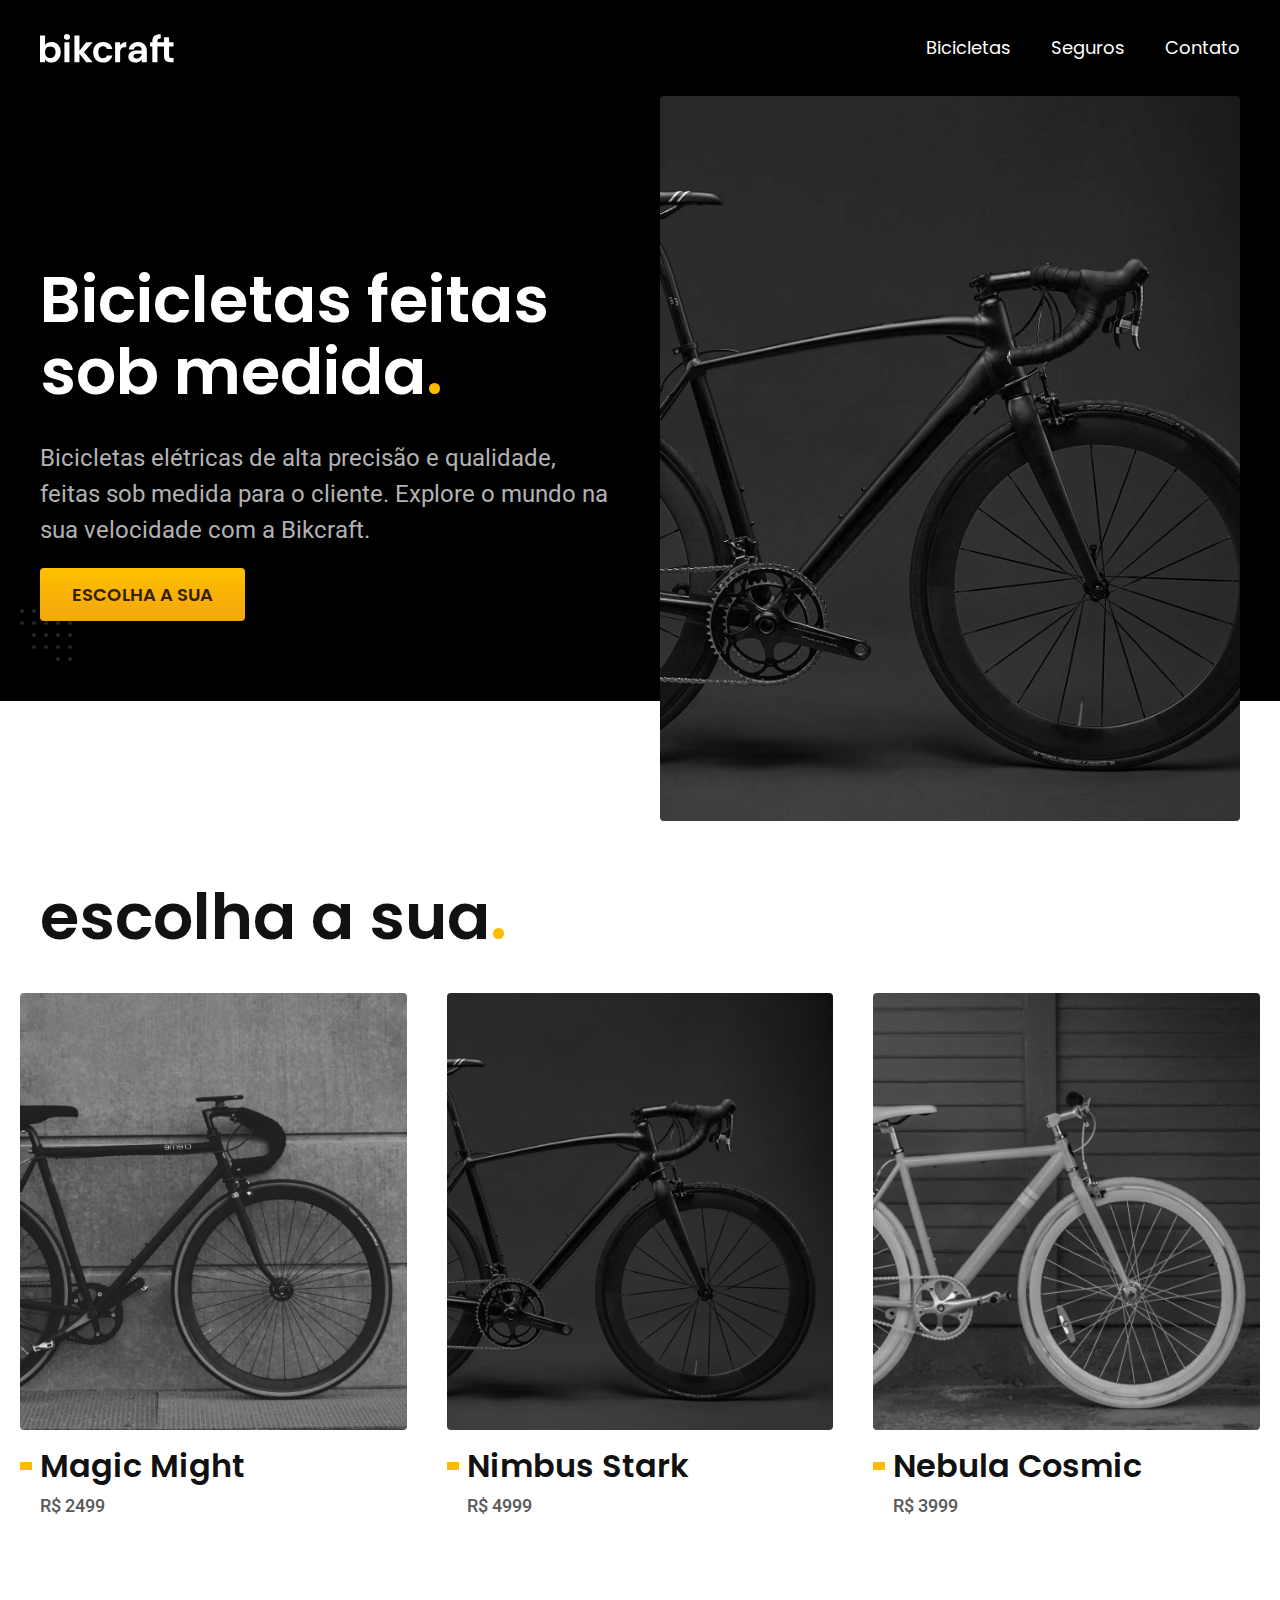
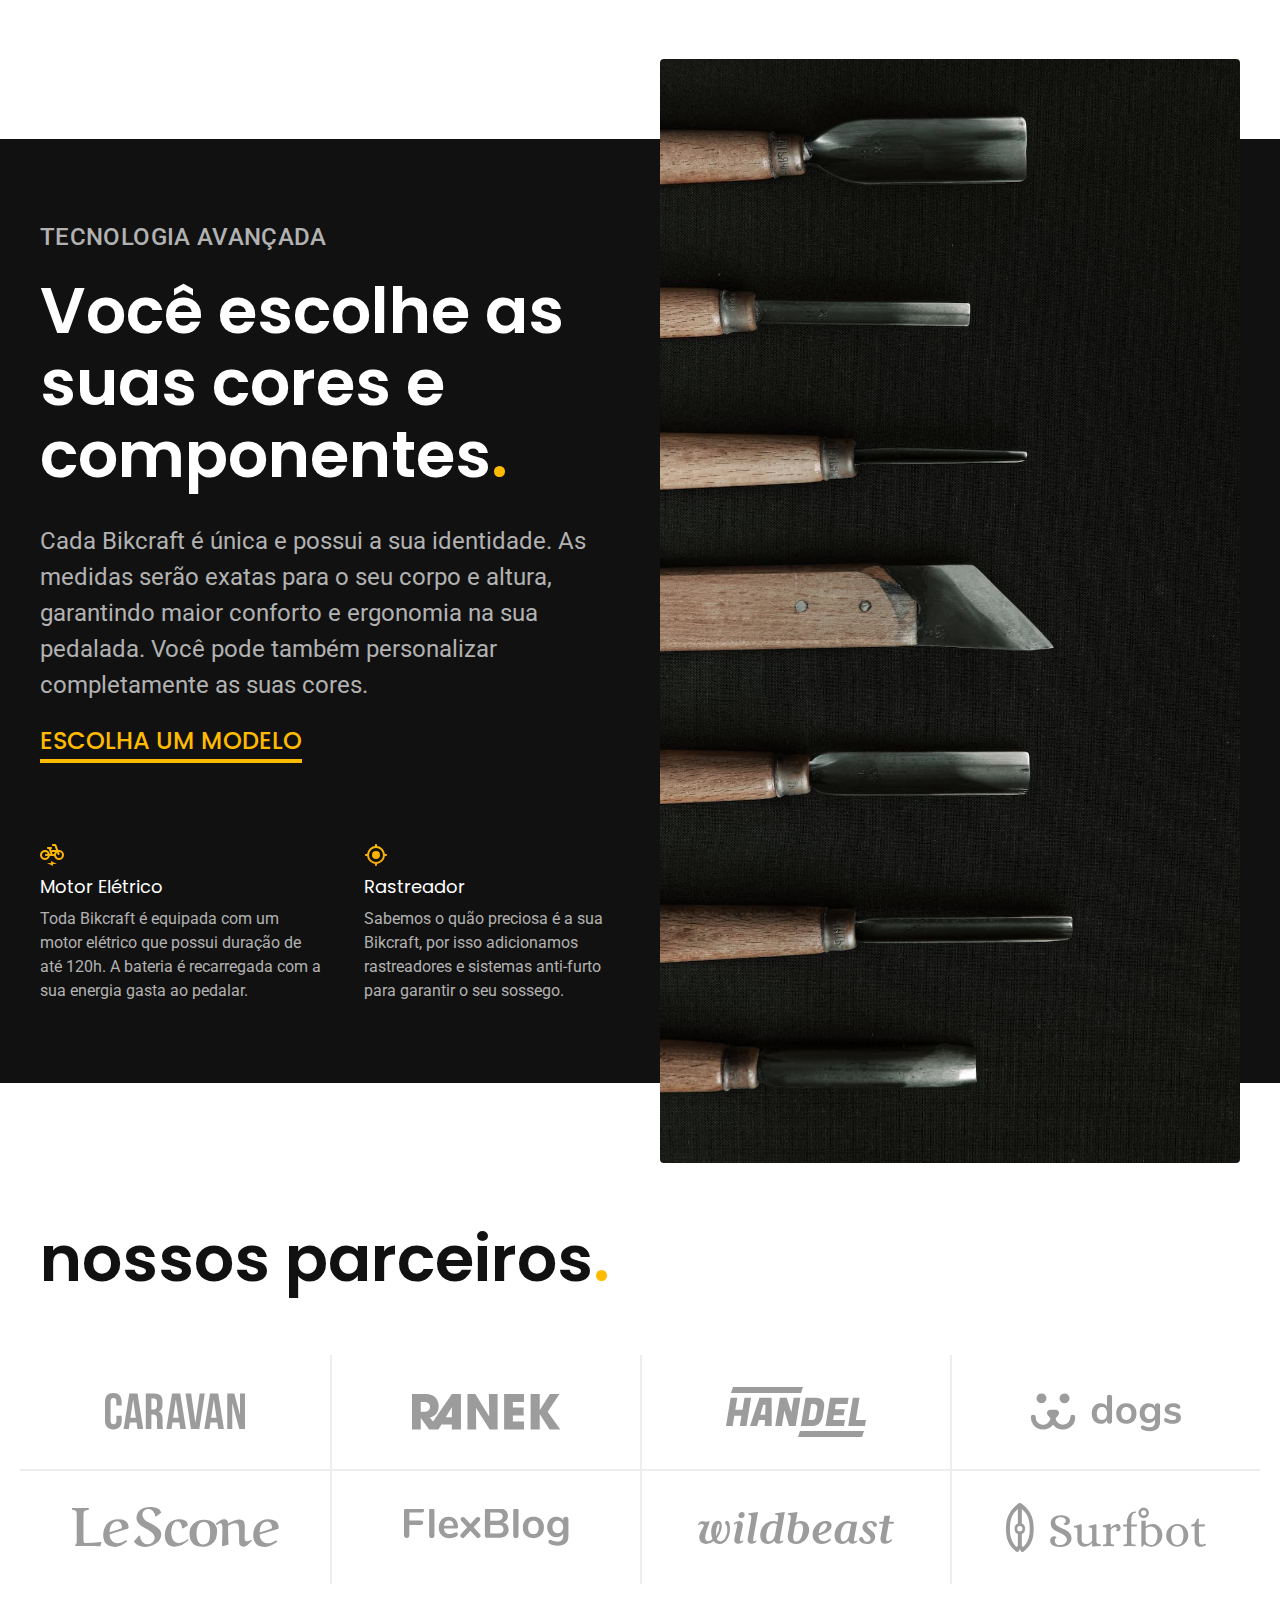
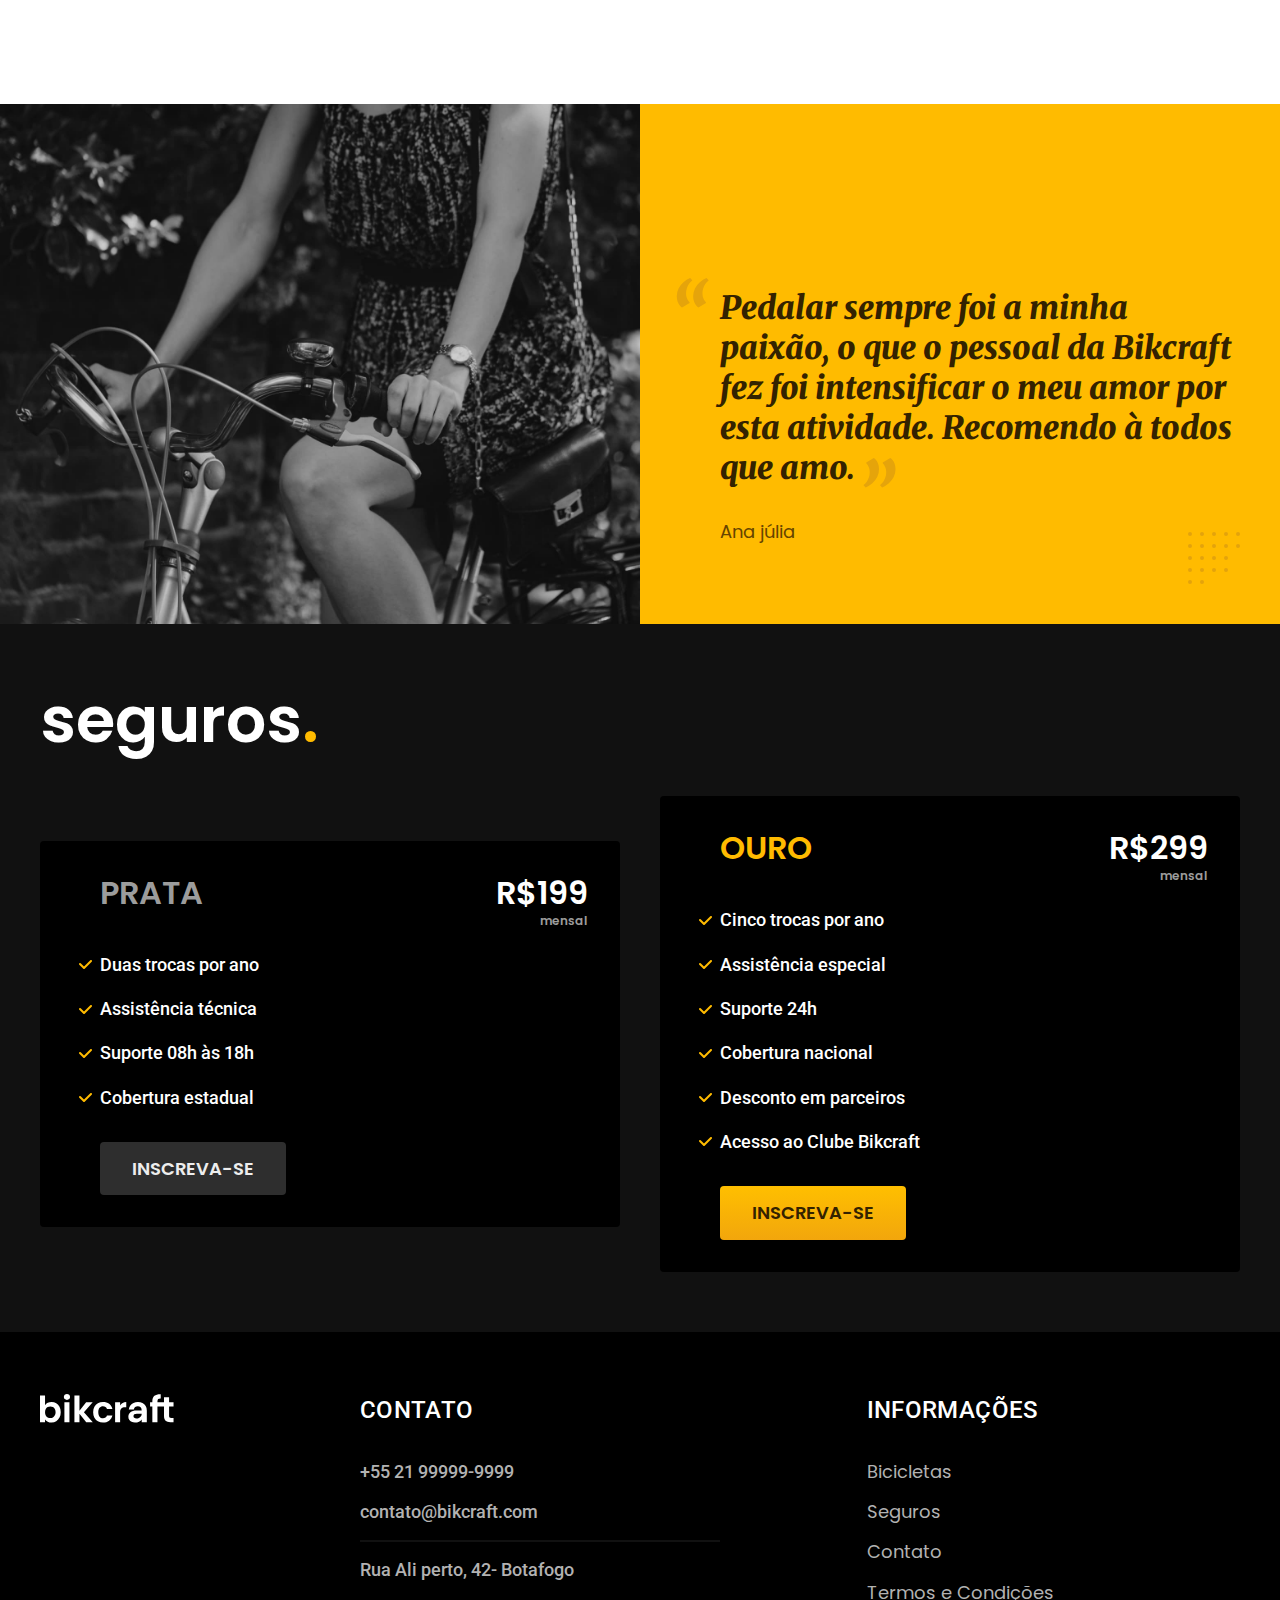
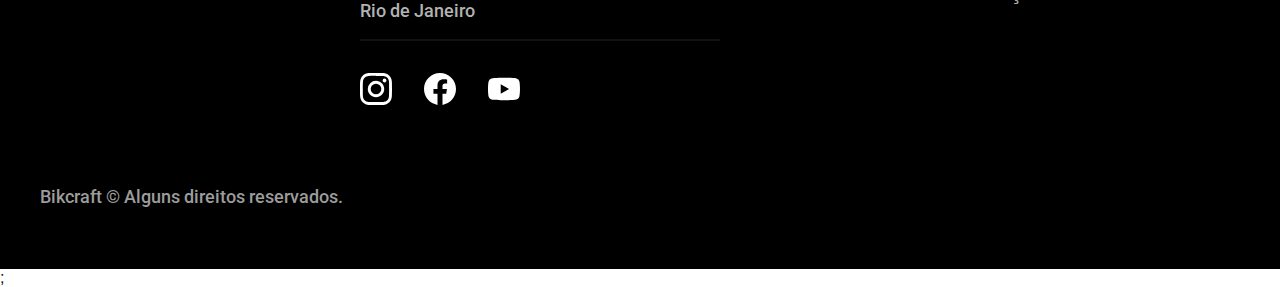
==== commit f9788713: "animação" ====
--- a/index.html
+++ b/index.html
@@ -32,15 +32,15 @@
     </div>
   </header>
 
-  <main class="introducao-bg">
+  <main class="introducao-bg" >
     <div class="introducao container">
       <div class="introducao-conteudo">
-        <h1 class="font-1-xxl cor-0">Bicicletas feitas sob medida<span class="cor-p1">.</span></h1>
-        <p class="font-2-l cor-5">Bicicletas elétricas de alta precisão e qualidade, feitas sob medida para o cliente. Explore o mundo na sua velocidade com a Bikcraft.</p>
-        <a class="botao" href="./bicicletas.html">Escolha a sua</a>
-      </div>
-
-      <picture>
+        <h1 class="font-1-xxl cor-0 fadeInDown" data-anime="200">Bicicletas feitas sob medida<span class="cor-p1">.</span></h1>
+        <p class="font-2-l cor-5 fadeInDown"  data-anime="400">Bicicletas elétricas de alta precisão e qualidade, feitas sob medida para o cliente. Explore o mundo na sua velocidade com a Bikcraft.</p>
+        <a class="botao fadeInDown"  data-anime="600" href="./bicicletas.html">Escolha a sua</a>
+      </div>
+
+      <picture  data-anime="800" class="fadeInDown">
         <source media="(max-width: 800px)" srcset="./img/bicicletas/nimbus.jpg">
         <img src="./img/fotos/introducao.jpg" width="1280" height="1600" alt="Bicicleta eletrica preta">
       </picture>
@@ -202,6 +202,8 @@
     </div>
 
   </footer>
+  <script src="./js/plugins/simple-anime.js"></script>;
+  <script src="./js/script.js"></script>
 </body>
 
 </html>--- a/CSS/style.css
+++ b/CSS/style.css
@@ -1,6 +1,7 @@
 @import "./global/global.css";
 @import "./utilidades/tipografia.css";
 @import "./utilidades/cores.css";
+@import "./utilidades/animacao.css";
 
 @import "./global/header.css";
 @import "./global/footer.css";
--- a/CSS/style.css
+++ b/CSS/style.css
@@ -1,6 +1,7 @@
 @import "./global/global.css";
 @import "./utilidades/tipografia.css";
 @import "./utilidades/cores.css";
+@import "./utilidades/animacao.css";
 
 @import "./global/header.css";
 @import "./global/footer.css";
